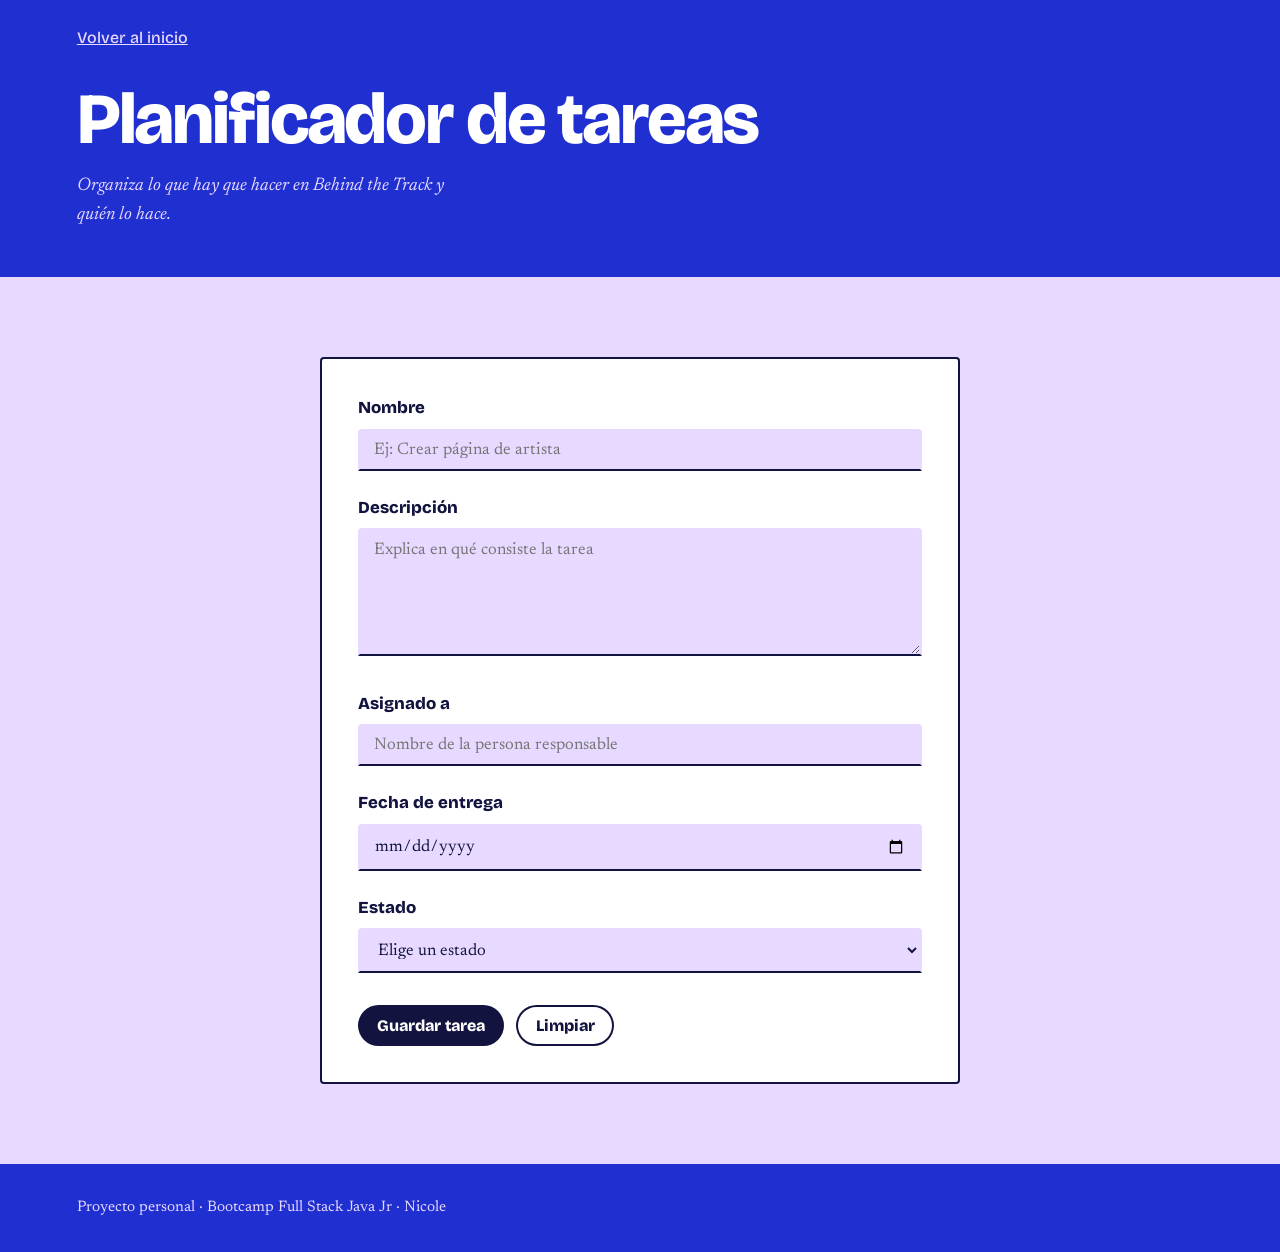
==== planificador.html @ e3830525 "Sprint 1: formulario Planificador de Tareas y styles.css" ====
<!DOCTYPE html>
<html lang="es">
<head>
  <meta charset="UTF-8">
  <meta name="viewport" content="width=device-width, initial-scale=1">
  <title>Planificador de tareas | Behind the Track</title>

  <link rel="preconnect" href="https://fonts.googleapis.com">
  <link rel="preconnect" href="https://fonts.gstatic.com" crossorigin>
  <link href="https://fonts.googleapis.com/css2?family=Bricolage+Grotesque:opsz,wght@12..96,500;12..96,800&family=Newsreader:ital,opsz,wght@0,6..72,400;1,6..72,400&display=swap" rel="stylesheet">

  <link rel="stylesheet" href="css/styles.css">
</head>

<body>
  <header class="encabezado">
    <a class="volver" href="index.html">Volver al inicio</a>
    <h1>Planificador de tareas</h1>
    <p>Organiza lo que hay que hacer en Behind the Track y quién lo hace.</p>
  </header>

  <main>
    <form class="formulario" action="#" method="post">

      <div class="campo">
        <label for="nombre">Nombre</label>
        <input type="text" id="nombre" name="nombre" placeholder="Ej: Crear página de artista" required maxlength="80">
      </div>

      <div class="campo">
        <label for="descripcion">Descripción</label>
        <textarea id="descripcion" name="descripcion" placeholder="Explica en qué consiste la tarea" required></textarea>
      </div>

      <div class="campo">
        <label for="asignadoA">Asignado a</label>
        <input type="text" id="asignadoA" name="asignadoA" placeholder="Nombre de la persona responsable" required>
      </div>

      <div class="campo">
        <label for="fechaEntrega">Fecha de entrega</label>
        <input type="date" id="fechaEntrega" name="fechaEntrega" required>
      </div>

      <div class="campo">
        <label for="estado">Estado</label>
        <select id="estado" name="estado" required>
          <option value="" disabled selected>Elige un estado</option>
          <option value="pendiente">Pendiente</option>
          <option value="en-progreso">En progreso</option>
          <option value="en-revision">En revisión</option>
          <option value="hecho">Hecho</option>
        </select>
      </div>

      <div class="acciones">
        <button type="submit" class="boton boton--oscuro">Guardar tarea</button>
        <button type="reset" class="boton boton--borde">Limpiar</button>
      </div>

    </form>
  </main>

  <footer>
    Proyecto personal · Bootcamp Full Stack Java Jr · Nicole
  </footer>
</body>
</html>
---- css/styles.css ----
/* ==========================================================
   Behind the Track - Hoja de estilos
   ========================================================== */

:root {
  --cobalto: #1f2fd0;
  --tinta: #12143f;
  --lila: #e7d9ff;
  --menta: #7cf0c6;
  --blanco: #ffffff;
  --error: #b3002d;
  --display: "Bricolage Grotesque", "Arial Black", Arial, sans-serif;
  --texto: "Newsreader", Georgia, "Times New Roman", serif;
}

* { box-sizing: border-box; margin: 0; padding: 0; }

body {
  font-family: var(--texto);
  font-size: 1.15rem;
  line-height: 1.6;
  color: var(--tinta);
  background: var(--lila);
}

a { color: inherit; }
a:focus-visible,
input:focus-visible,
textarea:focus-visible,
select:focus-visible,
button:focus-visible {
  outline: 3px solid var(--cobalto);
  outline-offset: 2px;
}

/* ---------- Portada (index) ---------- */
.portada {
  position: relative;
  overflow: hidden;
  min-height: 88vh;
  display: flex;
  flex-direction: column;
  justify-content: flex-end;
  padding: 2rem clamp(1.25rem, 6vw, 5rem) clamp(2rem, 6vw, 4rem);
  background: var(--cobalto);
  color: var(--lila);
}

/* Disco de vinilo hecho solo con CSS */
.disco {
  position: absolute;
  top: -14vmin;
  right: -18vmin;
  width: 72vmin;
  height: 72vmin;
  border-radius: 50%;
  background:
    radial-gradient(circle, var(--menta) 0 9%, var(--tinta) 9.5% 11%, transparent 11.5%),
    repeating-radial-gradient(circle, #0b0c2b 0 2px, #181b5c 2px 4px);
  box-shadow: 0 0 0 1.2vmin rgba(231, 217, 255, 0.12);
}

.portada h1 {
  position: relative;
  font-family: var(--display);
  font-weight: 800;
  font-size: clamp(3.2rem, 13vw, 9.5rem);
  line-height: 0.92;
  letter-spacing: -0.03em;
  color: var(--blanco);
}

.portada p {
  position: relative;
  max-width: 34ch;
  margin-top: 1.5rem;
  font-size: clamp(1.2rem, 2.6vw, 1.6rem);
  font-style: italic;
}

/* ---------- Secciones generales ---------- */
main { padding: clamp(2.5rem, 7vw, 5rem) clamp(1.25rem, 6vw, 5rem); }

section { max-width: 44rem; margin: 0 auto clamp(3rem, 8vw, 5rem); }

h2 {
  font-family: var(--display);
  font-weight: 800;
  font-size: clamp(1.8rem, 5vw, 2.6rem);
  letter-spacing: -0.02em;
  line-height: 1.1;
  margin-bottom: 1rem;
}

section > p { max-width: 62ch; }

/* Lista tipo "tracklist" de un disco */
.tracklist { list-style: none; margin-top: 1.5rem; border-top: 2px solid var(--tinta); }

.tracklist li {
  display: grid;
  grid-template-columns: 2.5rem 1fr;
  gap: 0.5rem;
  padding: 0.9rem 0;
  border-bottom: 1px solid rgba(18, 20, 63, 0.35);
}

.tracklist .num {
  font-family: var(--display);
  font-weight: 500;
  color: var(--cobalto);
}

.tracklist strong { font-family: var(--display); font-weight: 800; }

/* ---------- Estado y botones ---------- */
.estado {
  padding: 1.5rem;
  background: var(--tinta);
  color: var(--lila);
  border-radius: 4px;
}

.estado h2 { color: var(--blanco); font-size: 1.5rem; }

.enlaces { display: flex; flex-wrap: wrap; gap: 0.75rem; margin-top: 1.25rem; }

.boton {
  display: inline-block;
  padding: 0.7rem 1.2rem;
  font-family: var(--display);
  font-weight: 800;
  font-size: 1rem;
  text-decoration: none;
  border: none;
  cursor: pointer;
  background: var(--menta);
  color: var(--tinta);
  border-radius: 999px;
}

.boton:hover { background: var(--blanco); }

.boton--oscuro { background: var(--tinta); color: var(--blanco); }
.boton--oscuro:hover { background: var(--cobalto); color: var(--blanco); }

.boton--borde {
  background: transparent;
  color: var(--tinta);
  box-shadow: inset 0 0 0 2px var(--tinta);
}
.boton--borde:hover { background: var(--tinta); color: var(--blanco); }

footer {
  padding: 2rem clamp(1.25rem, 6vw, 5rem);
  font-size: 0.95rem;
  background: var(--cobalto);
  color: var(--lila);
}

/* ==========================================================
   Planificador de tareas (formulario)
   ========================================================== */

.encabezado {
  padding: 1.5rem clamp(1.25rem, 6vw, 5rem) 3rem;
  background: var(--cobalto);
  color: var(--lila);
}

.encabezado .volver {
  display: inline-block;
  margin-bottom: 2rem;
  font-family: var(--display);
  font-weight: 500;
  font-size: 1rem;
}

.encabezado h1 {
  font-family: var(--display);
  font-weight: 800;
  font-size: clamp(2.2rem, 8vw, 4.5rem);
  line-height: 1;
  letter-spacing: -0.03em;
  color: var(--blanco);
}

.encabezado p { max-width: 40ch; margin-top: 1rem; font-style: italic; }

.formulario {
  max-width: 40rem;
  margin: 0 auto;
  padding: clamp(1.25rem, 4vw, 2.25rem);
  background: var(--blanco);
  border: 2px solid var(--tinta);
  border-radius: 4px;
}

.campo { margin-bottom: 1.5rem; }

.campo label {
  display: block;
  margin-bottom: 0.4rem;
  font-family: var(--display);
  font-weight: 800;
  font-size: 1.05rem;
}

.campo .ayuda {
  display: block;
  margin-bottom: 0.4rem;
  font-size: 0.95rem;
  opacity: 0.75;
}

.campo input,
.campo textarea,
.campo select {
  width: 100%;
  padding: 0.7rem 0.85rem;
  font-family: var(--texto);
  font-size: 1.05rem;
  color: var(--tinta);
  background: var(--lila);
  border: 2px solid transparent;
  border-bottom-color: var(--tinta);
  border-radius: 4px 4px 0 0;
}

.campo textarea { min-height: 8rem; resize: vertical; }

.campo input:focus,
.campo textarea:focus,
.campo select:focus {
  background: var(--blanco);
  border-color: var(--cobalto);
}

/* Muestra el borde de error solo cuando el campo ya fue tocado */
.campo input:user-invalid,
.campo textarea:user-invalid,
.campo select:user-invalid {
  border-color: var(--error);
}

.acciones { display: flex; flex-wrap: wrap; gap: 0.75rem; margin-top: 2rem; }

@media (max-width: 480px) {
  .acciones .boton { width: 100%; text-align: center; }
}
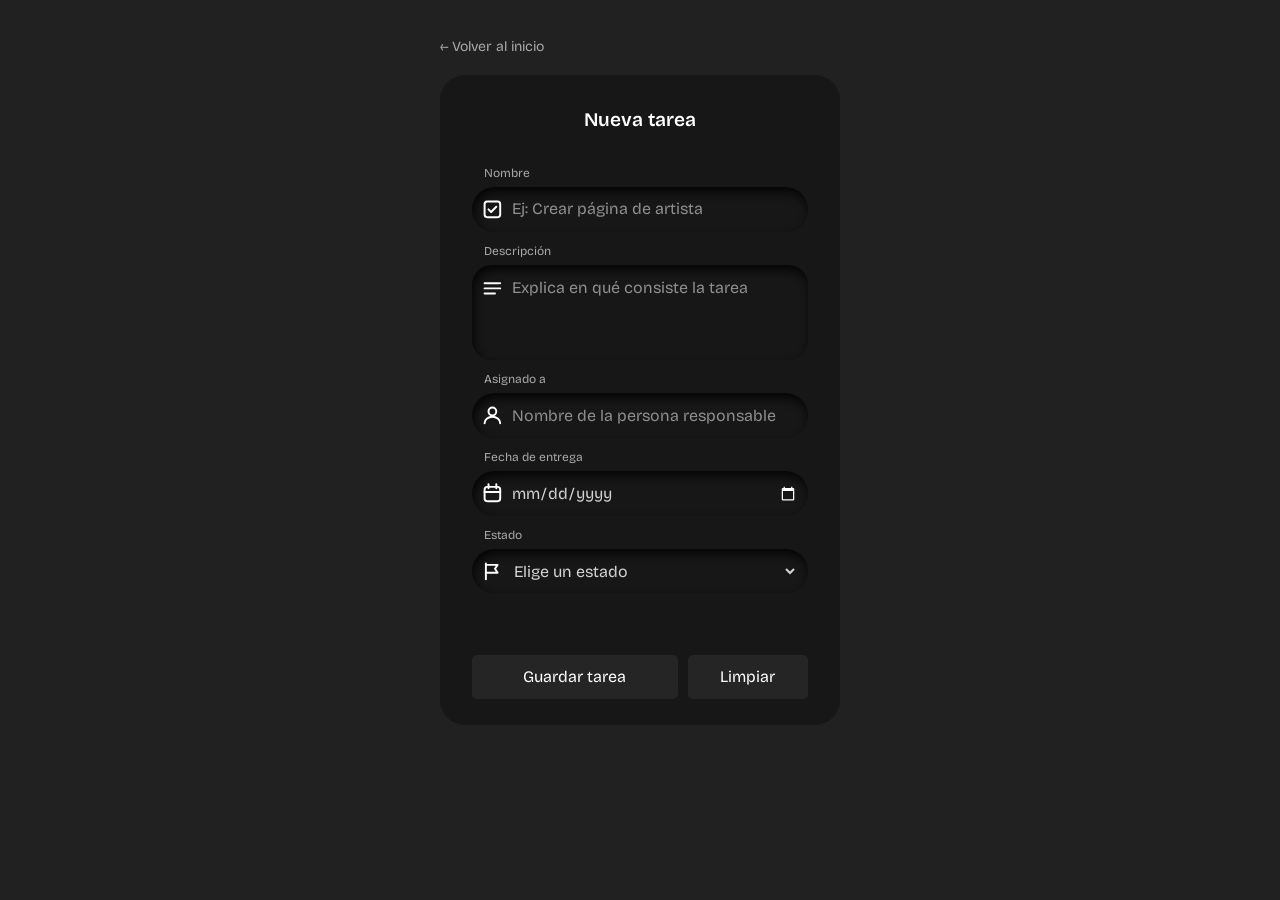
==== commit b8cf4929: "Nuevo planificador de tareas con hámster" ====
--- a/planificador.html
+++ b/planificador.html
@@ -4,65 +4,113 @@
   <meta charset="UTF-8">
   <meta name="viewport" content="width=device-width, initial-scale=1">
   <title>Planificador de tareas | Behind the Track</title>
-
   <link rel="preconnect" href="https://fonts.googleapis.com">
   <link rel="preconnect" href="https://fonts.gstatic.com" crossorigin>
-  <link href="https://fonts.googleapis.com/css2?family=Bricolage+Grotesque:opsz,wght@12..96,500;12..96,800&family=Newsreader:ital,opsz,wght@0,6..72,400;1,6..72,400&display=swap" rel="stylesheet">
+  <link rel="stylesheet" href="https://fonts.googleapis.com/css2?family=Bricolage+Grotesque:opsz,wght@12..96,400;12..96,600&display=swap">
+  <link rel="stylesheet" href="css/planificador.css">
+</head>
+<body>
+  <main class="stage">
 
-  <link rel="stylesheet" href="css/styles.css">
-</head>
+    <a class="volver" href="index.html">← Volver al inicio</a>
 
-<body>
-  <header class="encabezado">
-    <a class="volver" href="index.html">Volver al inicio</a>
-    <h1>Planificador de tareas</h1>
-    <p>Organiza lo que hay que hacer en Behind the Track y quién lo hace.</p>
-  </header>
+    <!-- Estado 1: formulario (estilo de Uiverse.io por Praashoo7) -->
+    <form class="card form" id="tarea" novalidate>
+      <p class="heading">Nueva tarea</p>
 
-  <main>
-    <form class="formulario" action="#" method="post">
-
-      <div class="campo">
+      <div class="group">
         <label for="nombre">Nombre</label>
-        <input type="text" id="nombre" name="nombre" placeholder="Ej: Crear página de artista" required maxlength="80">
+        <div class="field">
+          <svg class="input-icon" aria-hidden="true" xmlns="http://www.w3.org/2000/svg" width="16" height="16" fill="none" stroke="currentColor" stroke-width="1.5" stroke-linecap="round" stroke-linejoin="round" viewBox="0 0 16 16"><rect x="2" y="2" width="12" height="12" rx="2"></rect><path d="M5 8l2 2 4-4"></path></svg>
+          <input id="nombre" name="nombre" class="input-field" type="text" placeholder="Ej: Crear página de artista" autocomplete="off" required>
+        </div>
       </div>
 
-      <div class="campo">
+      <div class="group">
         <label for="descripcion">Descripción</label>
-        <textarea id="descripcion" name="descripcion" placeholder="Explica en qué consiste la tarea" required></textarea>
+        <div class="field area">
+          <svg class="input-icon" aria-hidden="true" xmlns="http://www.w3.org/2000/svg" width="16" height="16" fill="none" stroke="currentColor" stroke-width="1.5" stroke-linecap="round" viewBox="0 0 16 16"><path d="M2 4h12M2 8h12M2 12h8"></path></svg>
+          <textarea id="descripcion" name="descripcion" class="input-field" rows="3" placeholder="Explica en qué consiste la tarea" required></textarea>
+        </div>
       </div>
 
-      <div class="campo">
+      <div class="group">
         <label for="asignadoA">Asignado a</label>
-        <input type="text" id="asignadoA" name="asignadoA" placeholder="Nombre de la persona responsable" required>
+        <div class="field">
+          <svg class="input-icon" aria-hidden="true" xmlns="http://www.w3.org/2000/svg" width="16" height="16" fill="none" stroke="currentColor" stroke-width="1.5" stroke-linecap="round" viewBox="0 0 16 16"><circle cx="8" cy="5" r="3"></circle><path d="M2 14c0-3 3-5 6-5s6 2 6 5"></path></svg>
+          <input id="asignadoA" name="asignadoA" class="input-field" type="text" placeholder="Nombre de la persona responsable" autocomplete="off" required>
+        </div>
       </div>
 
-      <div class="campo">
+      <div class="group">
         <label for="fechaEntrega">Fecha de entrega</label>
-        <input type="date" id="fechaEntrega" name="fechaEntrega" required>
+        <div class="field">
+          <svg class="input-icon" aria-hidden="true" xmlns="http://www.w3.org/2000/svg" width="16" height="16" fill="none" stroke="currentColor" stroke-width="1.5" stroke-linecap="round" viewBox="0 0 16 16"><rect x="2" y="3" width="12" height="11" rx="2"></rect><path d="M2 7h12M5 1v3M11 1v3"></path></svg>
+          <input id="fechaEntrega" name="fechaEntrega" class="input-field" type="date" required>
+        </div>
       </div>
 
-      <div class="campo">
+      <div class="group">
         <label for="estado">Estado</label>
-        <select id="estado" name="estado" required>
-          <option value="" disabled selected>Elige un estado</option>
-          <option value="pendiente">Pendiente</option>
-          <option value="en-progreso">En progreso</option>
-          <option value="en-revision">En revisión</option>
-          <option value="hecho">Hecho</option>
-        </select>
+        <div class="field">
+          <svg class="input-icon" aria-hidden="true" xmlns="http://www.w3.org/2000/svg" width="16" height="16" fill="none" stroke="currentColor" stroke-width="1.5" stroke-linecap="round" stroke-linejoin="round" viewBox="0 0 16 16"><path d="M3 14V2M3 3h9l-2 3 2 3H3"></path></svg>
+          <select id="estado" name="estado" class="input-field" required>
+            <option value="" disabled selected>Elige un estado</option>
+            <option>Pendiente</option>
+            <option>En progreso</option>
+            <option>En revisión</option>
+            <option>Hecho</option>
+          </select>
+        </div>
       </div>
 
-      <div class="acciones">
-        <button type="submit" class="boton boton--oscuro">Guardar tarea</button>
-        <button type="reset" class="boton boton--borde">Limpiar</button>
+      <p class="status" id="status" role="status" aria-live="polite"></p>
+
+      <div class="btn">
+        <button class="button1" type="submit">Guardar tarea</button>
+        <button class="button2" type="reset">Limpiar</button>
       </div>
+    </form>
 
-    </form>
+    <!-- Estado 2: guardando (hámster de Uiverse.io por Nawsome) -->
+    <section class="card panel" id="saving" hidden>
+      <div aria-label="Hámster naranja y beige corriendo en una rueda de metal" role="img" class="wheel-and-hamster">
+        <div class="wheel"></div>
+        <div class="hamster">
+          <div class="hamster__body">
+            <div class="hamster__head">
+              <div class="hamster__ear"></div>
+              <div class="hamster__eye"></div>
+              <div class="hamster__nose"></div>
+            </div>
+            <div class="hamster__limb hamster__limb--fr"></div>
+            <div class="hamster__limb hamster__limb--fl"></div>
+            <div class="hamster__limb hamster__limb--br"></div>
+            <div class="hamster__limb hamster__limb--bl"></div>
+            <div class="hamster__tail"></div>
+          </div>
+        </div>
+        <div class="spoke"></div>
+      </div>
+      <h2 id="savingTitle" tabindex="-1">Guardando tu tarea…</h2>
+    </section>
+
+    <!-- Estado 3: tarea guardada -->
+    <section class="card panel" id="saved" hidden>
+      <svg class="check" aria-hidden="true" xmlns="http://www.w3.org/2000/svg" width="44" height="44" fill="none" stroke="currentColor" stroke-width="1.6" stroke-linecap="round" stroke-linejoin="round" viewBox="0 0 24 24"><circle cx="12" cy="12" r="10"></circle><path d="M7.5 12.5l3 3 6-6.5"></path></svg>
+      <h2 id="savedTitle" tabindex="-1">Tarea guardada</h2>
+      <dl class="summary">
+        <dt>Nombre</dt><dd id="rNombre"></dd>
+        <dt>Descripción</dt><dd id="rDescripcion"></dd>
+        <dt>Asignado a</dt><dd id="rAsignado"></dd>
+        <dt>Entrega</dt><dd id="rFecha"></dd>
+        <dt>Estado</dt><dd id="rEstado"></dd>
+      </dl>
+      <button class="button1" type="button" id="otra">Agregar otra tarea</button>
+    </section>
+
   </main>
 
-  <footer>
-    Proyecto personal · Bootcamp Full Stack Java Jr · Nicole
-  </footer>
+  <script src="js/planificador.js"></script>
 </body>
 </html>
--- a/css/planificador.css
+++ b/css/planificador.css
@@ -0,0 +1,389 @@
+/* Planificador de Tareas
+   Una sola tarjeta oscura centrada que cambia entre tres estados:
+   formulario, hámster guardando y tarea guardada. */
+
+:root {
+  --bg: #212121;
+  --card: #171717;
+  --field: #171717;
+  --btn: #252525;
+  --ink: #ffffff;
+  --text: #d3d3d3;
+  --muted: #a8a8a8;
+  --ring: #c9c9c9;
+  --danger: #e5484d;
+  --ok: #7ddf9a;
+  --font: "Bricolage Grotesque", "Segoe UI", system-ui, sans-serif;
+  color-scheme: dark;
+}
+
+* { box-sizing: border-box; }
+
+body {
+  margin: 0;
+  min-height: 100vh;
+  background: var(--bg);
+  color: var(--text);
+  font-family: var(--font);
+  font-size: 16px;
+  line-height: 1.5;
+  padding-inline: 16px;
+  padding-block: 32px;
+  display: flex;
+  justify-content: center;
+  align-items: flex-start;
+}
+
+.stage { width: 100%; max-width: 400px; }
+
+.volver {
+  display: inline-block;
+  margin-bottom: 14px;
+  padding: 4px 0;
+  color: var(--muted);
+  font-size: 0.875rem;
+  text-decoration: none;
+}
+.volver:hover { color: var(--ink); text-decoration: underline; }
+.volver:focus-visible { outline: 2px solid var(--ring); outline-offset: 2px; }
+
+/* ---------- Tarjeta y formulario ---------- */
+/* From Uiverse.io by Praashoo7 (adaptado) */
+.card {
+  display: flex;
+  flex-direction: column;
+  gap: 10px;
+  padding-left: 2em;
+  padding-right: 2em;
+  padding-bottom: 1.6em;
+  background-color: var(--card);
+  border-radius: 25px;
+  transition: .4s ease-in-out;
+}
+.card[hidden] { display: none; }
+.form:hover { transform: scale(1.02); }
+
+.heading {
+  text-align: center;
+  margin: 1.6em 0 1em;
+  color: var(--ink);
+  font-size: 1.2em;
+  font-weight: 600;
+}
+
+.group { display: flex; flex-direction: column; gap: 5px; }
+.group label { font-size: 0.75rem; color: var(--muted); padding-left: 1em; }
+
+.field {
+  display: flex;
+  align-items: center;
+  justify-content: center;
+  gap: 0.5em;
+  border-radius: 25px;
+  padding: 0.6em;
+  border: none;
+  outline: none;
+  color: white;
+  background-color: var(--field);
+  box-shadow: inset 2px 5px 10px rgb(5, 5, 5);
+  min-height: 44px;
+}
+.field:focus-within { outline: 2px solid var(--ring); outline-offset: 2px; }
+.field.area { align-items: flex-start; border-radius: 20px; }
+.field.area .input-icon { margin-top: 0.2em; }
+
+.input-icon {
+  height: 1.3em;
+  width: 1.3em;
+  flex: none;
+  color: white;
+}
+
+.input-field {
+  background: none;
+  border: none;
+  outline: none;
+  width: 100%;
+  min-width: 0;
+  font: inherit;
+  color: var(--text);
+}
+.input-field::placeholder { color: #8f8f8f; opacity: 1; }
+textarea.input-field { resize: none; }
+select.input-field option { background: #171717; color: #d3d3d3; }
+
+.btn { display: flex; gap: 10px; margin-top: 1.4em; }
+
+.button1, .button2, .button3 {
+  font: inherit;
+  padding: 0.5em 1.1em;
+  min-height: 44px;
+  border-radius: 5px;
+  border: none;
+  outline: none;
+  cursor: pointer;
+  transition: .4s ease-in-out;
+  background-color: var(--btn);
+  color: white;
+}
+.button1 { flex: 2; }
+.button2 { flex: 1; }
+.button1:hover, .button2:hover { background-color: black; color: white; }
+.button3 { margin-top: 0.5em; }
+.button3:hover { background-color: var(--danger); }
+.button1:focus-visible, .button2:focus-visible, .button3:focus-visible {
+  outline: 2px solid white;
+  outline-offset: 2px;
+}
+
+.status {
+  margin: 0;
+  min-height: 1.4em;
+  font-size: 0.875rem;
+  color: #ff8a8e;
+  text-align: center;
+}
+
+/* ---------- Estados: guardando y guardada ---------- */
+.panel {
+  align-items: center;
+  text-align: center;
+  padding-top: 2em;
+  padding-bottom: 2em;
+  gap: 14px;
+}
+.panel h2 { margin: 0; font-size: 1.2em; font-weight: 600; color: var(--ink); }
+.panel h2:focus { outline: none; }
+.check { color: var(--ok); }
+
+.summary {
+  width: 100%;
+  margin: 0.4em 0 0.6em;
+  display: grid;
+  grid-template-columns: auto minmax(0, 1fr);
+  gap: 8px 14px;
+  text-align: left;
+  font-size: 0.9375rem;
+}
+.summary dt { color: var(--muted); }
+.summary dd { margin: 0; color: var(--ink); overflow-wrap: anywhere; }
+
+/* ---------- Hámster ---------- */
+/* From Uiverse.io by Nawsome */
+.wheel-and-hamster {
+  --dur: 1s;
+  position: relative;
+  width: 12em;
+  height: 12em;
+  font-size: 14px;
+}
+
+.wheel,
+.hamster,
+.hamster div,
+.spoke {
+  position: absolute;
+}
+
+.wheel,
+.spoke {
+  border-radius: 50%;
+  top: 0;
+  left: 0;
+  width: 100%;
+  height: 100%;
+}
+
+.wheel {
+  background: radial-gradient(100% 100% at center,hsla(0,0%,60%,0) 47.8%,hsl(0,0%,60%) 48%);
+  z-index: 2;
+}
+
+.hamster {
+  animation: hamster var(--dur) ease-in-out infinite;
+  top: 50%;
+  left: calc(50% - 3.5em);
+  width: 7em;
+  height: 3.75em;
+  transform: rotate(4deg) translate(-0.8em,1.85em);
+  transform-origin: 50% 0;
+  z-index: 1;
+}
+
+.hamster__head {
+  animation: hamsterHead var(--dur) ease-in-out infinite;
+  background: hsl(30,90%,55%);
+  border-radius: 70% 30% 0 100% / 40% 25% 25% 60%;
+  box-shadow: 0 -0.25em 0 hsl(30,90%,80%) inset,
+    0.75em -1.55em 0 hsl(30,90%,90%) inset;
+  top: 0;
+  left: -2em;
+  width: 2.75em;
+  height: 2.5em;
+  transform-origin: 100% 50%;
+}
+
+.hamster__ear {
+  animation: hamsterEar var(--dur) ease-in-out infinite;
+  background: hsl(0,90%,85%);
+  border-radius: 50%;
+  box-shadow: -0.25em 0 hsl(30,90%,55%) inset;
+  top: -0.25em;
+  right: -0.25em;
+  width: 0.75em;
+  height: 0.75em;
+  transform-origin: 50% 75%;
+}
+
+.hamster__eye {
+  animation: hamsterEye var(--dur) linear infinite;
+  background-color: hsl(0,0%,0%);
+  border-radius: 50%;
+  top: 0.375em;
+  left: 1.25em;
+  width: 0.5em;
+  height: 0.5em;
+}
+
+.hamster__nose {
+  background: hsl(0,90%,75%);
+  border-radius: 35% 65% 85% 15% / 70% 50% 50% 30%;
+  top: 0.75em;
+  left: 0;
+  width: 0.2em;
+  height: 0.25em;
+}
+
+.hamster__body {
+  animation: hamsterBody var(--dur) ease-in-out infinite;
+  background: hsl(30,90%,90%);
+  border-radius: 50% 30% 50% 30% / 15% 60% 40% 40%;
+  box-shadow: 0.1em 0.75em 0 hsl(30,90%,55%) inset,
+    0.15em -0.5em 0 hsl(30,90%,80%) inset;
+  top: 0.25em;
+  left: 2em;
+  width: 4.5em;
+  height: 3em;
+  transform-origin: 17% 50%;
+  transform-style: preserve-3d;
+}
+
+.hamster__limb--fr,
+.hamster__limb--fl {
+  clip-path: polygon(0 0,100% 0,70% 80%,60% 100%,0% 100%,40% 80%);
+  top: 2em;
+  left: 0.5em;
+  width: 1em;
+  height: 1.5em;
+  transform-origin: 50% 0;
+}
+
+.hamster__limb--fr {
+  animation: hamsterFRLimb var(--dur) linear infinite;
+  background: linear-gradient(hsl(30,90%,80%) 80%,hsl(0,90%,75%) 80%);
+  transform: rotate(15deg) translateZ(-1px);
+}
+
+.hamster__limb--fl {
+  animation: hamsterFLLimb var(--dur) linear infinite;
+  background: linear-gradient(hsl(30,90%,90%) 80%,hsl(0,90%,85%) 80%);
+  transform: rotate(15deg);
+}
+
+.hamster__limb--br,
+.hamster__limb--bl {
+  border-radius: 0.75em 0.75em 0 0;
+  clip-path: polygon(0 0,100% 0,100% 30%,70% 90%,70% 100%,30% 100%,40% 90%,0% 30%);
+  top: 1em;
+  left: 2.8em;
+  width: 1.5em;
+  height: 2.5em;
+  transform-origin: 50% 30%;
+}
+
+.hamster__limb--br {
+  animation: hamsterBRLimb var(--dur) linear infinite;
+  background: linear-gradient(hsl(30,90%,80%) 90%,hsl(0,90%,75%) 90%);
+  transform: rotate(-25deg) translateZ(-1px);
+}
+
+.hamster__limb--bl {
+  animation: hamsterBLLimb var(--dur) linear infinite;
+  background: linear-gradient(hsl(30,90%,90%) 90%,hsl(0,90%,85%) 90%);
+  transform: rotate(-25deg);
+}
+
+.hamster__tail {
+  animation: hamsterTail var(--dur) linear infinite;
+  background: hsl(0,90%,85%);
+  border-radius: 0.25em 50% 50% 0.25em;
+  box-shadow: 0 -0.2em 0 hsl(0,90%,75%) inset;
+  top: 1.5em;
+  right: -0.5em;
+  width: 1em;
+  height: 0.5em;
+  transform: rotate(30deg) translateZ(-1px);
+  transform-origin: 0.25em 0.25em;
+}
+
+.spoke {
+  animation: spoke var(--dur) linear infinite;
+  background: radial-gradient(100% 100% at center,hsl(0,0%,60%) 4.8%,hsla(0,0%,60%,0) 5%),
+    linear-gradient(hsla(0,0%,55%,0) 46.9%,hsl(0,0%,65%) 47% 52.9%,hsla(0,0%,65%,0) 53%) 50% 50% / 99% 99% no-repeat;
+}
+
+@keyframes hamster {
+  from, to { transform: rotate(4deg) translate(-0.8em,1.85em); }
+  50% { transform: rotate(0) translate(-0.8em,1.85em); }
+}
+@keyframes hamsterHead {
+  from, 25%, 50%, 75%, to { transform: rotate(0); }
+  12.5%, 37.5%, 62.5%, 87.5% { transform: rotate(8deg); }
+}
+@keyframes hamsterEye {
+  from, 90%, to { transform: scaleY(1); }
+  95% { transform: scaleY(0); }
+}
+@keyframes hamsterEar {
+  from, 25%, 50%, 75%, to { transform: rotate(0); }
+  12.5%, 37.5%, 62.5%, 87.5% { transform: rotate(12deg); }
+}
+@keyframes hamsterBody {
+  from, 25%, 50%, 75%, to { transform: rotate(0); }
+  12.5%, 37.5%, 62.5%, 87.5% { transform: rotate(-2deg); }
+}
+@keyframes hamsterFRLimb {
+  from, 25%, 50%, 75%, to { transform: rotate(50deg) translateZ(-1px); }
+  12.5%, 37.5%, 62.5%, 87.5% { transform: rotate(-30deg) translateZ(-1px); }
+}
+@keyframes hamsterFLLimb {
+  from, 25%, 50%, 75%, to { transform: rotate(-30deg); }
+  12.5%, 37.5%, 62.5%, 87.5% { transform: rotate(50deg); }
+}
+@keyframes hamsterBRLimb {
+  from, 25%, 50%, 75%, to { transform: rotate(-60deg) translateZ(-1px); }
+  12.5%, 37.5%, 62.5%, 87.5% { transform: rotate(20deg) translateZ(-1px); }
+}
+@keyframes hamsterBLLimb {
+  from, 25%, 50%, 75%, to { transform: rotate(20deg); }
+  12.5%, 37.5%, 62.5%, 87.5% { transform: rotate(-60deg); }
+}
+@keyframes hamsterTail {
+  from, 25%, 50%, 75%, to { transform: rotate(30deg) translateZ(-1px); }
+  12.5%, 37.5%, 62.5%, 87.5% { transform: rotate(10deg) translateZ(-1px); }
+}
+@keyframes spoke {
+  from { transform: rotate(0); }
+  to { transform: rotate(-1turn); }
+}
+
+/* ---------- Ajustes ---------- */
+@media (prefers-reduced-motion: reduce) {
+  .card { transition: none; }
+  .form:hover { transform: none; }
+  .wheel-and-hamster, .wheel-and-hamster * { animation: none !important; }
+}
+
+@media (max-width: 420px) {
+  .card { padding-left: 1.4em; padding-right: 1.4em; }
+}
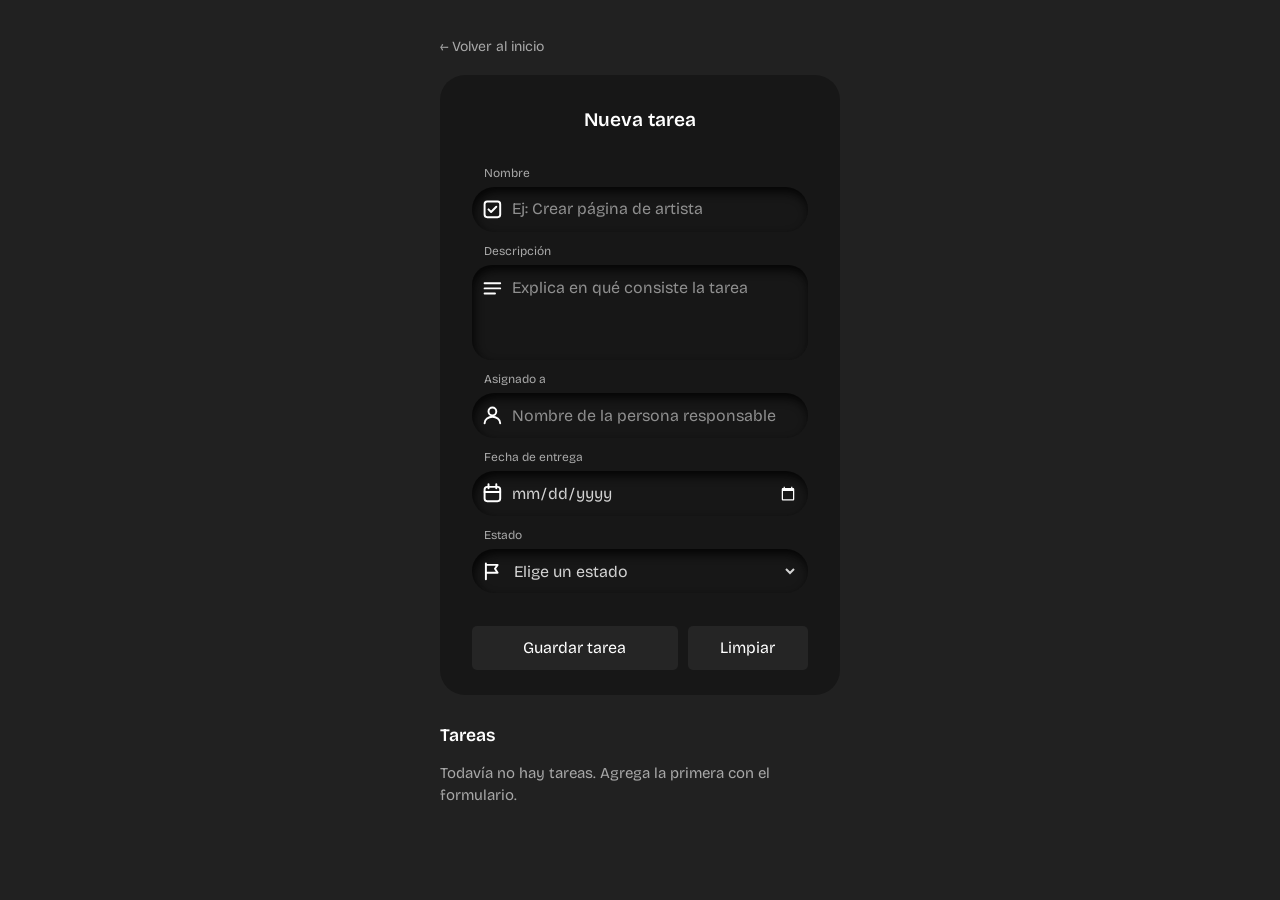
==== commit 52f85b20: "feat: agregar lógica del planificador (Sprint 2)" ====
--- a/planificador.html
+++ b/planificador.html
@@ -12,59 +12,64 @@
 <body>
   <main class="stage">
 
-    <a class="volver" href="index.html">← Volver al inicio</a>
+    <header>
+      <a class="volver" href="index.html">← Volver al inicio</a>
+    </header>
 
-    <!-- Estado 1: formulario (estilo de Uiverse.io por Praashoo7) -->
+    <!-- Formulario (estilo de Uiverse.io por Praashoo7) -->
     <form class="card form" id="tarea" novalidate>
-      <p class="heading">Nueva tarea</p>
+      <h1 class="heading">Nueva tarea</h1>
 
       <div class="group">
         <label for="nombre">Nombre</label>
         <div class="field">
           <svg class="input-icon" aria-hidden="true" xmlns="http://www.w3.org/2000/svg" width="16" height="16" fill="none" stroke="currentColor" stroke-width="1.5" stroke-linecap="round" stroke-linejoin="round" viewBox="0 0 16 16"><rect x="2" y="2" width="12" height="12" rx="2"></rect><path d="M5 8l2 2 4-4"></path></svg>
-          <input id="nombre" name="nombre" class="input-field" type="text" placeholder="Ej: Crear página de artista" autocomplete="off" required>
+          <input id="nombre" name="nombre" class="input-field" type="text" placeholder="Ej: Crear página de artista" autocomplete="off" aria-describedby="nombre-error" required>
         </div>
+        <p class="field-error" id="nombre-error"></p>
       </div>
 
       <div class="group">
         <label for="descripcion">Descripción</label>
         <div class="field area">
           <svg class="input-icon" aria-hidden="true" xmlns="http://www.w3.org/2000/svg" width="16" height="16" fill="none" stroke="currentColor" stroke-width="1.5" stroke-linecap="round" viewBox="0 0 16 16"><path d="M2 4h12M2 8h12M2 12h8"></path></svg>
-          <textarea id="descripcion" name="descripcion" class="input-field" rows="3" placeholder="Explica en qué consiste la tarea" required></textarea>
+          <textarea id="descripcion" name="descripcion" class="input-field" rows="3" placeholder="Explica en qué consiste la tarea" aria-describedby="descripcion-error" required></textarea>
         </div>
+        <p class="field-error" id="descripcion-error"></p>
       </div>
 
       <div class="group">
         <label for="asignadoA">Asignado a</label>
         <div class="field">
           <svg class="input-icon" aria-hidden="true" xmlns="http://www.w3.org/2000/svg" width="16" height="16" fill="none" stroke="currentColor" stroke-width="1.5" stroke-linecap="round" viewBox="0 0 16 16"><circle cx="8" cy="5" r="3"></circle><path d="M2 14c0-3 3-5 6-5s6 2 6 5"></path></svg>
-          <input id="asignadoA" name="asignadoA" class="input-field" type="text" placeholder="Nombre de la persona responsable" autocomplete="off" required>
+          <input id="asignadoA" name="asignadoA" class="input-field" type="text" placeholder="Nombre de la persona responsable" autocomplete="off" aria-describedby="asignadoA-error" required>
         </div>
+        <p class="field-error" id="asignadoA-error"></p>
       </div>
 
       <div class="group">
         <label for="fechaEntrega">Fecha de entrega</label>
         <div class="field">
           <svg class="input-icon" aria-hidden="true" xmlns="http://www.w3.org/2000/svg" width="16" height="16" fill="none" stroke="currentColor" stroke-width="1.5" stroke-linecap="round" viewBox="0 0 16 16"><rect x="2" y="3" width="12" height="11" rx="2"></rect><path d="M2 7h12M5 1v3M11 1v3"></path></svg>
-          <input id="fechaEntrega" name="fechaEntrega" class="input-field" type="date" required>
+          <input id="fechaEntrega" name="fechaEntrega" class="input-field" type="date" aria-describedby="fechaEntrega-error" required>
         </div>
+        <p class="field-error" id="fechaEntrega-error"></p>
       </div>
 
       <div class="group">
         <label for="estado">Estado</label>
         <div class="field">
           <svg class="input-icon" aria-hidden="true" xmlns="http://www.w3.org/2000/svg" width="16" height="16" fill="none" stroke="currentColor" stroke-width="1.5" stroke-linecap="round" stroke-linejoin="round" viewBox="0 0 16 16"><path d="M3 14V2M3 3h9l-2 3 2 3H3"></path></svg>
-          <select id="estado" name="estado" class="input-field" required>
+          <select id="estado" name="estado" class="input-field" aria-describedby="estado-error" required>
             <option value="" disabled selected>Elige un estado</option>
-            <option>Pendiente</option>
-            <option>En progreso</option>
-            <option>En revisión</option>
-            <option>Hecho</option>
+            <option value="POR HACER">Por hacer</option>
+            <option value="EN PROCESO">En proceso</option>
+            <option value="REVISIÓN">Revisión</option>
+            <option value="HECHO">Hecho</option>
           </select>
         </div>
+        <p class="field-error" id="estado-error"></p>
       </div>
-
-      <p class="status" id="status" role="status" aria-live="polite"></p>
 
       <div class="btn">
         <button class="button1" type="submit">Guardar tarea</button>
@@ -72,7 +77,7 @@
       </div>
     </form>
 
-    <!-- Estado 2: guardando (hámster de Uiverse.io por Nawsome) -->
+    <!-- El hámster (de Uiverse.io por Nawsome) sale un momento después de guardar -->
     <section class="card panel" id="saving" hidden>
       <div aria-label="Hámster naranja y beige corriendo en una rueda de metal" role="img" class="wheel-and-hamster">
         <div class="wheel"></div>
@@ -92,21 +97,14 @@
         </div>
         <div class="spoke"></div>
       </div>
-      <h2 id="savingTitle" tabindex="-1">Guardando tu tarea…</h2>
+      <h2 id="saving-title" tabindex="-1">Guardando tu tarea…</h2>
     </section>
 
-    <!-- Estado 3: tarea guardada -->
-    <section class="card panel" id="saved" hidden>
-      <svg class="check" aria-hidden="true" xmlns="http://www.w3.org/2000/svg" width="44" height="44" fill="none" stroke="currentColor" stroke-width="1.6" stroke-linecap="round" stroke-linejoin="round" viewBox="0 0 24 24"><circle cx="12" cy="12" r="10"></circle><path d="M7.5 12.5l3 3 6-6.5"></path></svg>
-      <h2 id="savedTitle" tabindex="-1">Tarea guardada</h2>
-      <dl class="summary">
-        <dt>Nombre</dt><dd id="rNombre"></dd>
-        <dt>Descripción</dt><dd id="rDescripcion"></dd>
-        <dt>Asignado a</dt><dd id="rAsignado"></dd>
-        <dt>Entrega</dt><dd id="rFecha"></dd>
-        <dt>Estado</dt><dd id="rEstado"></dd>
-      </dl>
-      <button class="button1" type="button" id="otra">Agregar otra tarea</button>
+    <!-- Aquí se muestran las tarjetas de las tareas -->
+    <section class="task-section" aria-labelledby="task-section-title">
+      <h2 class="task-section-title" id="task-section-title">Tareas</h2>
+      <p class="task-empty" id="task-empty">Todavía no hay tareas. Agrega la primera con el formulario.</p>
+      <div class="task-list" id="task-list"></div>
     </section>
 
   </main>
--- a/css/planificador.css
+++ b/css/planificador.css
@@ -1,6 +1,6 @@
 /* Planificador de Tareas
-   Una sola tarjeta oscura centrada que cambia entre tres estados:
-   formulario, hámster guardando y tarea guardada. */
+   Una columna centrada: el formulario (que se cambia por el hámster
+   un momento al guardar) y debajo la lista de tarjetas de tareas. */
 
 :root {
   --bg: #212121;
@@ -136,15 +136,17 @@
   outline-offset: 2px;
 }
 
-.status {
+/* mensaje de error que sale debajo de cada campo */
+.field-error {
   margin: 0;
-  min-height: 1.4em;
-  font-size: 0.875rem;
+  padding-left: 1em;
+  font-size: 0.8125rem;
   color: #ff8a8e;
-  text-align: center;
-}
-
-/* ---------- Estados: guardando y guardada ---------- */
+}
+.field-error:empty { display: none; }
+.has-error .field { box-shadow: inset 2px 5px 10px rgb(5, 5, 5), 0 0 0 1px #ff8a8e; }
+
+/* ---------- Estado: guardando (hámster) ---------- */
 .panel {
   align-items: center;
   text-align: center;
@@ -154,19 +156,41 @@
 }
 .panel h2 { margin: 0; font-size: 1.2em; font-weight: 600; color: var(--ink); }
 .panel h2:focus { outline: none; }
-.check { color: var(--ok); }
-
-.summary {
-  width: 100%;
-  margin: 0.4em 0 0.6em;
-  display: grid;
-  grid-template-columns: auto minmax(0, 1fr);
-  gap: 8px 14px;
-  text-align: left;
-  font-size: 0.9375rem;
-}
-.summary dt { color: var(--muted); }
-.summary dd { margin: 0; color: var(--ink); overflow-wrap: anywhere; }
+
+/* ---------- Lista de tareas ---------- */
+.task-section {
+  margin-top: 28px;
+  display: flex;
+  flex-direction: column;
+  gap: 12px;
+}
+.task-section-title { margin: 0; color: var(--ink); font-size: 1.1em; font-weight: 600; }
+.task-empty { margin: 0; color: var(--muted); font-size: 0.9375rem; }
+.task-empty[hidden] { display: none; }
+.task-list { display: flex; flex-direction: column; gap: 12px; }
+
+.task-card {
+  display: flex;
+  flex-direction: column;
+  gap: 6px;
+  padding: 1.1em 1.4em;
+  background-color: var(--card);
+  border-radius: 20px;
+}
+.task-card-name { margin: 0; color: var(--ink); font-size: 1.05em; font-weight: 600; overflow-wrap: anywhere; }
+.task-card-text { margin: 0; color: var(--text); font-size: 0.9375rem; overflow-wrap: anywhere; }
+.task-card-meta { margin: 0; color: var(--muted); font-size: 0.875rem; overflow-wrap: anywhere; }
+.task-card-status {
+  align-self: flex-start;
+  padding: 2px 12px;
+  border-radius: 999px;
+  background-color: var(--btn);
+  color: var(--ink);
+  font-size: 0.75rem;
+  font-weight: 600;
+  letter-spacing: 0.04em;
+}
+.task-card .button3 { align-self: flex-start; }
 
 /* ---------- Hámster ---------- */
 /* From Uiverse.io by Nawsome */
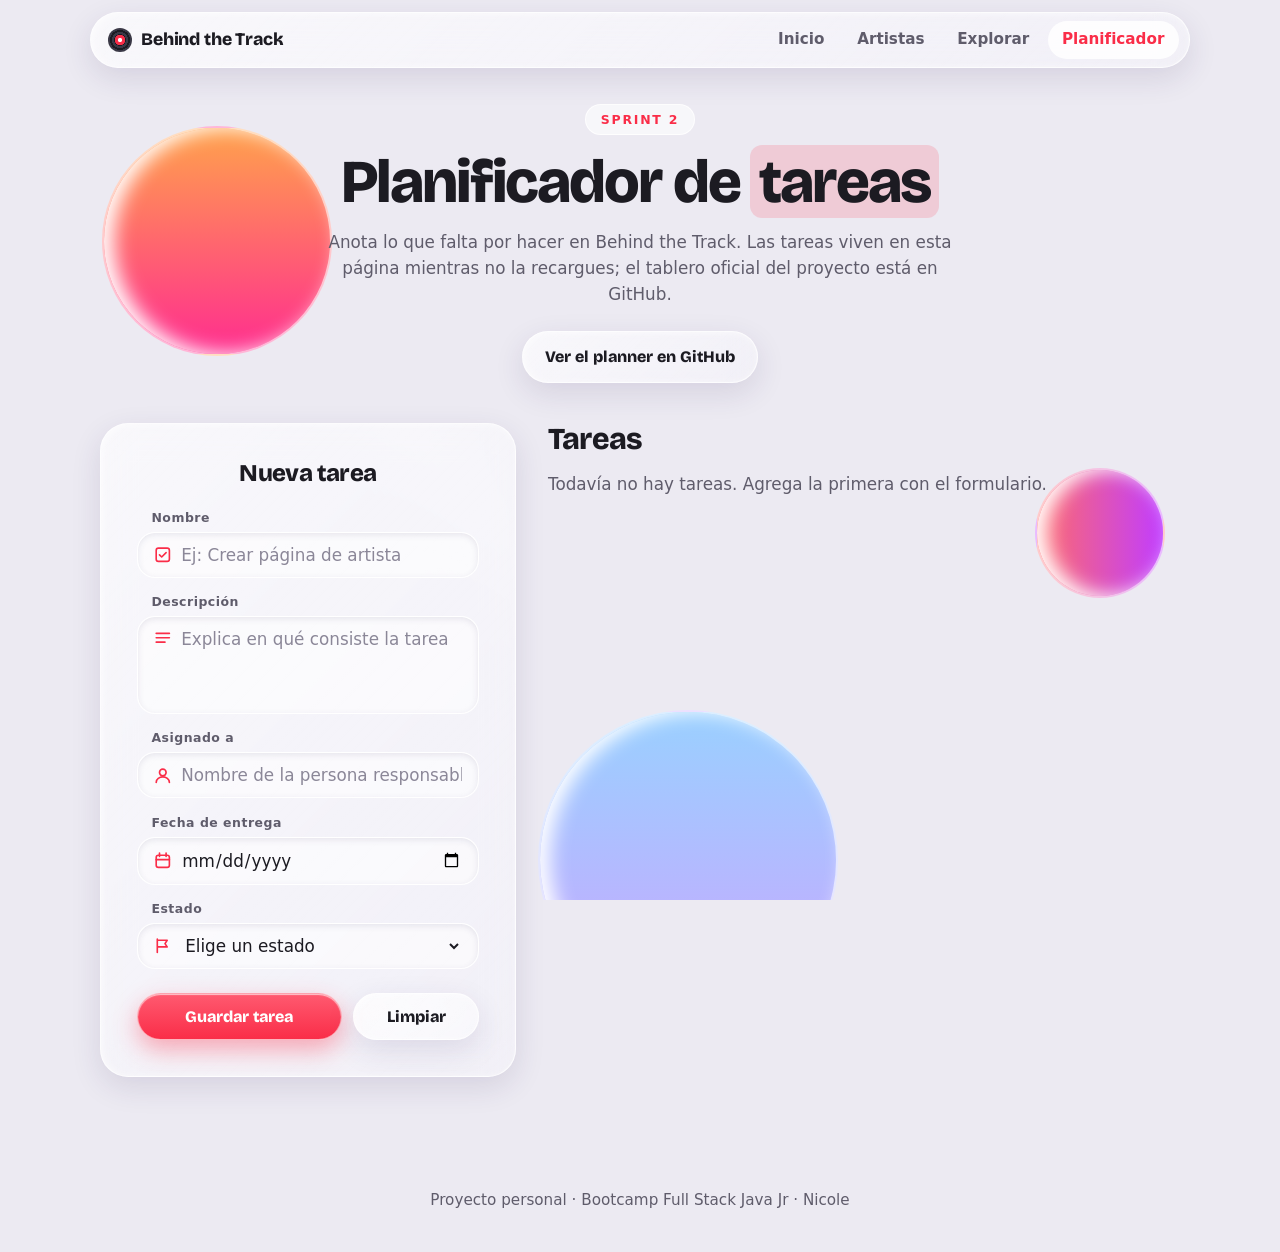
==== commit ef665902: "Reproductor fijo, planificador con vidrio y README" ====
--- a/planificador.html
+++ b/planificador.html
@@ -4,82 +4,127 @@
   <meta charset="UTF-8">
   <meta name="viewport" content="width=device-width, initial-scale=1">
   <title>Planificador de tareas | Behind the Track</title>
+  <meta name="description" content="Planificador de tareas del proyecto Behind the Track.">
   <link rel="preconnect" href="https://fonts.googleapis.com">
   <link rel="preconnect" href="https://fonts.gstatic.com" crossorigin>
-  <link rel="stylesheet" href="https://fonts.googleapis.com/css2?family=Bricolage+Grotesque:opsz,wght@12..96,400;12..96,600&display=swap">
+  <link href="https://fonts.googleapis.com/css2?family=Bricolage+Grotesque:opsz,wght@12..96,500;12..96,800&display=swap" rel="stylesheet">
+  <link rel="stylesheet" href="css/base.css">
   <link rel="stylesheet" href="css/planificador.css">
 </head>
+
 <body>
-  <main class="stage">
+  <!-- Las mismas bolas de color de la portada, detrás del vidrio -->
+  <div class="fondo" aria-hidden="true">
+    <span class="orbe orbe--1"></span>
+    <span class="orbe orbe--2"></span>
+    <span class="orbe orbe--3"></span>
+  </div>
 
-    <header>
-      <a class="volver" href="index.html">← Volver al inicio</a>
+  <div class="barra">
+    <a class="barra__logo" href="index.html">
+      <span class="barra__disco" aria-hidden="true"></span>
+      Behind the Track
+    </a>
+
+    <nav class="menu" aria-label="Principal">
+      <a class="menu__enlace" href="index.html#inicio">
+        <svg viewBox="0 0 24 24" aria-hidden="true"><path d="M4 11 12 4l8 7v9h-5v-6H9v6H4z"/></svg>
+        <span>Inicio</span>
+      </a>
+      <a class="menu__enlace" href="index.html#artistas">
+        <svg viewBox="0 0 24 24" aria-hidden="true"><circle cx="12" cy="8" r="4"/><path d="M4 21c0-4.4 3.6-7 8-7s8 2.6 8 7z"/></svg>
+        <span>Artistas</span>
+      </a>
+      <a class="menu__enlace" href="index.html#explorar">
+        <svg viewBox="0 0 24 24" aria-hidden="true"><path d="M12 3a9 9 0 1 0 0 18 9 9 0 0 0 0-18zm0 7.5a1.5 1.5 0 1 1 0 3 1.5 1.5 0 0 1 0-3z"/></svg>
+        <span>Explorar</span>
+      </a>
+      <a class="menu__enlace" href="planificador.html" aria-current="page">
+        <svg viewBox="0 0 24 24" aria-hidden="true"><path d="M5 4h14v16H5zM8 9h8v2H8zm0 4h8v2H8z"/></svg>
+        <span>Planificador</span>
+      </a>
+    </nav>
+  </div>
+
+  <main class="pagina">
+    <header class="pagina__cabeza">
+      <p class="etiqueta">Sprint 2</p>
+      <h1>Planificador de <mark class="resalte">tareas</mark></h1>
+      <p class="pagina__bajada">
+        Anota lo que falta por hacer en Behind the Track. Las tareas viven en esta página
+        mientras no la recargues; el tablero oficial del proyecto está en GitHub.
+      </p>
+      <div class="enlaces">
+        <a class="boton" href="https://github.com/users/NBA-Nicole/projects/3" target="_blank" rel="noopener">Ver el planner en GitHub</a>
+      </div>
     </header>
 
-    <!-- Formulario (estilo de Uiverse.io por Praashoo7) -->
-    <form class="card form" id="tarea" novalidate>
-      <h1 class="heading">Nueva tarea</h1>
+    <div class="columnas">
+      <!-- Formulario: se cambia por el hámster un momento al guardar -->
+      <div class="columna-form">
+        <form class="panel formulario" id="tarea" novalidate>
+          <h2 class="formulario__titulo">Nueva tarea</h2>
 
-      <div class="group">
-        <label for="nombre">Nombre</label>
-        <div class="field">
-          <svg class="input-icon" aria-hidden="true" xmlns="http://www.w3.org/2000/svg" width="16" height="16" fill="none" stroke="currentColor" stroke-width="1.5" stroke-linecap="round" stroke-linejoin="round" viewBox="0 0 16 16"><rect x="2" y="2" width="12" height="12" rx="2"></rect><path d="M5 8l2 2 4-4"></path></svg>
-          <input id="nombre" name="nombre" class="input-field" type="text" placeholder="Ej: Crear página de artista" autocomplete="off" aria-describedby="nombre-error" required>
-        </div>
-        <p class="field-error" id="nombre-error"></p>
-      </div>
+          <div class="group">
+            <label for="nombre">Nombre</label>
+            <div class="field">
+              <svg class="input-icon" aria-hidden="true" xmlns="http://www.w3.org/2000/svg" width="16" height="16" fill="none" stroke="currentColor" stroke-width="1.5" stroke-linecap="round" stroke-linejoin="round" viewBox="0 0 16 16"><rect x="2" y="2" width="12" height="12" rx="2"></rect><path d="M5 8l2 2 4-4"></path></svg>
+              <input id="nombre" name="nombre" class="input-field" type="text" placeholder="Ej: Crear página de artista" autocomplete="off" aria-describedby="nombre-error" required>
+            </div>
+            <p class="field-error" id="nombre-error"></p>
+          </div>
 
-      <div class="group">
-        <label for="descripcion">Descripción</label>
-        <div class="field area">
-          <svg class="input-icon" aria-hidden="true" xmlns="http://www.w3.org/2000/svg" width="16" height="16" fill="none" stroke="currentColor" stroke-width="1.5" stroke-linecap="round" viewBox="0 0 16 16"><path d="M2 4h12M2 8h12M2 12h8"></path></svg>
-          <textarea id="descripcion" name="descripcion" class="input-field" rows="3" placeholder="Explica en qué consiste la tarea" aria-describedby="descripcion-error" required></textarea>
-        </div>
-        <p class="field-error" id="descripcion-error"></p>
-      </div>
+          <div class="group">
+            <label for="descripcion">Descripción</label>
+            <div class="field area">
+              <svg class="input-icon" aria-hidden="true" xmlns="http://www.w3.org/2000/svg" width="16" height="16" fill="none" stroke="currentColor" stroke-width="1.5" stroke-linecap="round" viewBox="0 0 16 16"><path d="M2 4h12M2 8h12M2 12h8"></path></svg>
+              <textarea id="descripcion" name="descripcion" class="input-field" rows="3" placeholder="Explica en qué consiste la tarea" aria-describedby="descripcion-error" required></textarea>
+            </div>
+            <p class="field-error" id="descripcion-error"></p>
+          </div>
 
-      <div class="group">
-        <label for="asignadoA">Asignado a</label>
-        <div class="field">
-          <svg class="input-icon" aria-hidden="true" xmlns="http://www.w3.org/2000/svg" width="16" height="16" fill="none" stroke="currentColor" stroke-width="1.5" stroke-linecap="round" viewBox="0 0 16 16"><circle cx="8" cy="5" r="3"></circle><path d="M2 14c0-3 3-5 6-5s6 2 6 5"></path></svg>
-          <input id="asignadoA" name="asignadoA" class="input-field" type="text" placeholder="Nombre de la persona responsable" autocomplete="off" aria-describedby="asignadoA-error" required>
-        </div>
-        <p class="field-error" id="asignadoA-error"></p>
-      </div>
+          <div class="group">
+            <label for="asignadoA">Asignado a</label>
+            <div class="field">
+              <svg class="input-icon" aria-hidden="true" xmlns="http://www.w3.org/2000/svg" width="16" height="16" fill="none" stroke="currentColor" stroke-width="1.5" stroke-linecap="round" viewBox="0 0 16 16"><circle cx="8" cy="5" r="3"></circle><path d="M2 14c0-3 3-5 6-5s6 2 6 5"></path></svg>
+              <input id="asignadoA" name="asignadoA" class="input-field" type="text" placeholder="Nombre de la persona responsable" autocomplete="off" aria-describedby="asignadoA-error" required>
+            </div>
+            <p class="field-error" id="asignadoA-error"></p>
+          </div>
 
-      <div class="group">
-        <label for="fechaEntrega">Fecha de entrega</label>
-        <div class="field">
-          <svg class="input-icon" aria-hidden="true" xmlns="http://www.w3.org/2000/svg" width="16" height="16" fill="none" stroke="currentColor" stroke-width="1.5" stroke-linecap="round" viewBox="0 0 16 16"><rect x="2" y="3" width="12" height="11" rx="2"></rect><path d="M2 7h12M5 1v3M11 1v3"></path></svg>
-          <input id="fechaEntrega" name="fechaEntrega" class="input-field" type="date" aria-describedby="fechaEntrega-error" required>
-        </div>
-        <p class="field-error" id="fechaEntrega-error"></p>
-      </div>
+          <div class="group">
+            <label for="fechaEntrega">Fecha de entrega</label>
+            <div class="field">
+              <svg class="input-icon" aria-hidden="true" xmlns="http://www.w3.org/2000/svg" width="16" height="16" fill="none" stroke="currentColor" stroke-width="1.5" stroke-linecap="round" viewBox="0 0 16 16"><rect x="2" y="3" width="12" height="11" rx="2"></rect><path d="M2 7h12M5 1v3M11 1v3"></path></svg>
+              <input id="fechaEntrega" name="fechaEntrega" class="input-field" type="date" aria-describedby="fechaEntrega-error" required>
+            </div>
+            <p class="field-error" id="fechaEntrega-error"></p>
+          </div>
 
-      <div class="group">
-        <label for="estado">Estado</label>
-        <div class="field">
-          <svg class="input-icon" aria-hidden="true" xmlns="http://www.w3.org/2000/svg" width="16" height="16" fill="none" stroke="currentColor" stroke-width="1.5" stroke-linecap="round" stroke-linejoin="round" viewBox="0 0 16 16"><path d="M3 14V2M3 3h9l-2 3 2 3H3"></path></svg>
-          <select id="estado" name="estado" class="input-field" aria-describedby="estado-error" required>
-            <option value="" disabled selected>Elige un estado</option>
-            <option value="POR HACER">Por hacer</option>
-            <option value="EN PROCESO">En proceso</option>
-            <option value="REVISIÓN">Revisión</option>
-            <option value="HECHO">Hecho</option>
-          </select>
-        </div>
-        <p class="field-error" id="estado-error"></p>
-      </div>
+          <div class="group">
+            <label for="estado">Estado</label>
+            <div class="field">
+              <svg class="input-icon" aria-hidden="true" xmlns="http://www.w3.org/2000/svg" width="16" height="16" fill="none" stroke="currentColor" stroke-width="1.5" stroke-linecap="round" stroke-linejoin="round" viewBox="0 0 16 16"><path d="M3 14V2M3 3h9l-2 3 2 3H3"></path></svg>
+              <select id="estado" name="estado" class="input-field" aria-describedby="estado-error" required>
+                <option value="" disabled selected>Elige un estado</option>
+                <option value="POR HACER">Por hacer</option>
+                <option value="EN PROCESO">En proceso</option>
+                <option value="REVISIÓN">Revisión</option>
+                <option value="HECHO">Hecho</option>
+              </select>
+            </div>
+            <p class="field-error" id="estado-error"></p>
+          </div>
 
-      <div class="btn">
-        <button class="button1" type="submit">Guardar tarea</button>
-        <button class="button2" type="reset">Limpiar</button>
-      </div>
-    </form>
+          <div class="formulario__botones">
+            <button class="boton boton--rojo" type="submit">Guardar tarea</button>
+            <button class="boton" type="reset">Limpiar</button>
+          </div>
+        </form>
 
-    <!-- El hámster (de Uiverse.io por Nawsome) sale un momento después de guardar -->
-    <section class="card panel" id="saving" hidden>
-      <div aria-label="Hámster naranja y beige corriendo en una rueda de metal" role="img" class="wheel-and-hamster">
+        <!-- Hámster que corre un momento después de guardar -->
+        <section class="panel guardando" id="saving" hidden>
+          <div aria-label="Hámster naranja y beige corriendo en una rueda de metal" role="img" class="wheel-and-hamster">
         <div class="wheel"></div>
         <div class="hamster">
           <div class="hamster__body">
@@ -97,17 +142,22 @@
         </div>
         <div class="spoke"></div>
       </div>
-      <h2 id="saving-title" tabindex="-1">Guardando tu tarea…</h2>
-    </section>
+          <h2 id="saving-title" tabindex="-1">Guardando tu tarea…</h2>
+        </section>
+      </div>
 
-    <!-- Aquí se muestran las tarjetas de las tareas -->
-    <section class="task-section" aria-labelledby="task-section-title">
-      <h2 class="task-section-title" id="task-section-title">Tareas</h2>
-      <p class="task-empty" id="task-empty">Todavía no hay tareas. Agrega la primera con el formulario.</p>
-      <div class="task-list" id="task-list"></div>
-    </section>
+      <!-- Aquí se muestran las tarjetas de las tareas -->
+      <section class="tareas" aria-labelledby="task-section-title">
+        <h2 id="task-section-title">Tareas</h2>
+        <p class="task-empty" id="task-empty">Todavía no hay tareas. Agrega la primera con el formulario.</p>
+        <div class="task-list" id="task-list"></div>
+      </section>
+    </div>
+  </main>
 
-  </main>
+  <footer class="pie">
+    <p>Proyecto personal · Bootcamp Full Stack Java Jr · Nicole</p>
+  </footer>
 
   <script src="js/planificador.js"></script>
 </body>
--- a/css/base.css
+++ b/css/base.css
@@ -0,0 +1,316 @@
+/* ==========================================================
+   Behind the Track - Base compartida (vidrio, fondo, barra y botones)
+   ========================================================== */
+
+:root {
+  --fondo: #eceaf2;
+  --tinta: #1c1b22;
+  --tinta-suave: #5f5c6b;
+  --rojo: #fa2d48;
+  --rojo-claro: #ff5a70;
+  --blanco: #ffffff;
+  --display: "Bricolage Grotesque", "Arial Black", Arial, sans-serif;
+  --vidrio: linear-gradient(135deg, rgba(255, 255, 255, 0.66), rgba(255, 255, 255, 0.3));
+  --vidrio-borde: 1px solid rgba(255, 255, 255, 0.75);
+  --vidrio-sombra: inset 2px 1px 6px rgba(255, 255, 255, 0.55), 0 10px 30px rgba(50, 35, 90, 0.12);
+  --texto: -apple-system, BlinkMacSystemFont, "SF Pro Text", "Segoe UI", Inter, system-ui, sans-serif;
+}
+
+* { box-sizing: border-box; margin: 0; padding: 0; }
+
+html {
+  background: var(--fondo);
+  scroll-behavior: smooth;
+}
+
+body {
+  font-family: var(--texto);
+  font-size: 1.05rem;
+  line-height: 1.55;
+  color: var(--tinta);
+  position: relative;
+  overflow-x: hidden;
+}
+
+a { color: inherit; }
+
+a:focus-visible,
+button:focus-visible {
+  outline: 3px solid var(--rojo);
+  outline-offset: 3px;
+}
+
+/* ---------- Vidrio (lo comparten varias piezas) ---------- */
+.barra::before,
+.boton,
+.panel {
+  background: var(--vidrio);
+  border: var(--vidrio-borde);
+  -webkit-backdrop-filter: blur(16px) saturate(1.4);
+  backdrop-filter: blur(16px) saturate(1.4);
+  box-shadow: var(--vidrio-sombra);
+}
+
+[hidden] { display: none !important; }
+
+/* ---------- Fondo con bolas de color ---------- */
+.fondo {
+  position: fixed;
+  inset: 0;
+  z-index: -1;
+  overflow: hidden;
+}
+
+.orbe {
+  position: absolute;
+  border-radius: 50%;
+  border: 2px solid rgba(255, 255, 255, 0.65);
+  box-shadow: inset 10px 0 20px #fff;
+}
+
+.orbe--1 {
+  width: 230px; height: 230px;
+  top: 14%; left: 8%;
+  background-image: linear-gradient(#ffa24c, #ff2d8f);
+  animation: flotar 28s ease-in-out infinite;
+}
+
+.orbe--2 {
+  width: 130px; height: 130px;
+  top: 52%; right: 9%;
+  background-image: linear-gradient(90deg, #ff6b6b, #c13dff);
+  animation: flotar 22s ease-in-out infinite reverse;
+}
+
+.orbe--3 {
+  width: 300px; height: 300px;
+  bottom: -110px; left: 42%;
+  background-image: linear-gradient(#9ad0ff, #c9a7ff);
+  animation: flotar 34s ease-in-out infinite;
+}
+
+@keyframes flotar {
+  0%   { transform: translateX(0) scale(1); }
+  50%  { transform: translateX(-90px) scale(0.85); }
+  100% { transform: translateX(0) scale(1); }
+}
+
+/* ---------- Barra de arriba y menú ---------- */
+.barra {
+  position: fixed;
+  top: 0.75rem;
+  left: 0;
+  right: 0;
+  z-index: 50;
+  width: min(1100px, calc(100% - 1.5rem));
+  margin-inline: auto;
+  display: flex;
+  align-items: center;
+  justify-content: space-between;
+  padding: 0.55rem 0.7rem 0.55rem 1.1rem;
+  transition: opacity 0.8s ease;
+}
+
+.barra::before {
+  content: "";
+  position: absolute;
+  inset: 0;
+  z-index: -1;
+  border-radius: 999px;
+}
+
+.barra__logo {
+  display: inline-flex;
+  align-items: center;
+  gap: 0.6rem;
+  font-family: var(--display);
+  font-weight: 800;
+  font-size: 1.1rem;
+  letter-spacing: -0.01em;
+  text-decoration: none;
+}
+
+.barra__disco {
+  width: 1.5rem;
+  height: 1.5rem;
+  border-radius: 50%;
+  background:
+    radial-gradient(circle, var(--blanco) 0 12%, var(--rojo) 13% 30%, transparent 31%),
+    repeating-radial-gradient(circle, #1c1b22 0 2px, #3a3846 2px 4px);
+}
+
+.menu { display: flex; gap: 0.25rem; }
+
+.menu__enlace {
+  display: flex;
+  align-items: center;
+  gap: 0.4rem;
+  padding: 0.45rem 0.9rem;
+  border-radius: 999px;
+  font-weight: 600;
+  font-size: 0.95rem;
+  text-decoration: none;
+  color: var(--tinta-suave);
+  transition: background 0.2s, color 0.2s;
+}
+
+.menu__enlace svg { display: none; width: 1.4rem; height: 1.4rem; fill: currentColor; }
+
+.menu__enlace:hover { background: rgba(255, 255, 255, 0.7); color: var(--tinta); }
+.menu__enlace[aria-current="page"] { background: rgba(255, 255, 255, 0.85); color: var(--rojo); }
+
+/* ---------- Botones de vidrio ---------- */
+.boton {
+  display: inline-flex;
+  align-items: center;
+  justify-content: center;
+  gap: 0.5rem;
+  padding: 0.8rem 1.4rem;
+  border-radius: 999px;
+  font-family: var(--display);
+  font-weight: 800;
+  font-size: 1rem;
+  color: var(--tinta);
+  text-decoration: none;
+  cursor: pointer;
+  transition: transform 0.15s ease, box-shadow 0.15s ease;
+}
+
+.boton:hover { transform: translateY(-2px); }
+.boton:active { transform: scale(0.97); }
+
+.boton--rojo {
+  color: var(--blanco);
+  background: linear-gradient(180deg, var(--rojo-claro), var(--rojo));
+  border-color: rgba(255, 255, 255, 0.55);
+  box-shadow:
+    inset 0 1px 1px rgba(255, 255, 255, 0.65),
+    0 10px 24px rgba(250, 45, 72, 0.38);
+}
+
+.boton--chico { padding: 0.5rem 1rem; font-size: 0.9rem; }
+
+.enlaces { display: flex; flex-wrap: wrap; gap: 0.75rem; margin-top: 1.5rem; }
+
+/* ---------- Textos que se repiten en varias páginas ---------- */
+.etiqueta {
+  display: inline-block;
+  padding: 0.3rem 0.9rem;
+  margin-bottom: 1rem;
+  border-radius: 999px;
+  font-size: 0.78rem;
+  font-weight: 700;
+  letter-spacing: 0.14em;
+  text-transform: uppercase;
+  color: var(--rojo);
+  background: rgba(255, 255, 255, 0.6);
+  border: 1px solid rgba(255, 255, 255, 0.8);
+}
+
+.resalte {
+  padding: 0 0.15em;
+  border-radius: 0.2em;
+  color: inherit;
+  background: rgba(250, 45, 72, 0.16);
+}
+
+/* ---------- Secciones ---------- */
+.seccion {
+  position: relative;
+  max-width: 70rem;
+  margin: 0 auto;
+  padding: clamp(3rem, 8vw, 5.5rem) 1.25rem 0;
+  scroll-margin-top: 1rem;     /* para que la barra fija no tape el título al saltar con el menú */
+}
+
+h2 {
+  font-family: var(--display);
+  font-weight: 800;
+  font-size: clamp(1.8rem, 5vw, 2.7rem);
+  letter-spacing: -0.025em;
+  line-height: 1.1;
+}
+
+.seccion__bajada { max-width: 40rem; margin-top: 0.6rem; color: var(--tinta-suave); }
+
+.panel {
+  position: relative;
+  isolation: isolate;
+  overflow: hidden;
+  padding: clamp(1.25rem, 4vw, 2.25rem);
+  margin-top: 1.5rem;
+  border-radius: 28px;
+}
+
+/* Brillo que cruza el panel */
+.panel::after {
+  content: "";
+  position: absolute;
+  top: 0;
+  left: 0;
+  z-index: -1;
+  width: 150%;
+  height: 10px;
+  background: #fff;
+  transform: rotateZ(50deg);
+  filter: blur(30px);
+  animation: brillo 10s ease infinite;
+}
+
+@keyframes brillo {
+  0%        { top: 100%; left: -100%; }
+  50%, 100% { top: 0;    left: 70%; }
+}
+
+.panel--estado { margin-top: 0; }
+.panel--estado p { max-width: 40rem; margin-top: 0.6rem; color: var(--tinta-suave); }
+
+/* ---------- Pie ---------- */
+.pie {
+  margin-top: clamp(3rem, 8vw, 5rem);
+  padding: 2rem 1.25rem 2.5rem;
+  text-align: center;
+  font-size: 0.95rem;
+  color: var(--tinta-suave);
+}
+
+.pie__nota { margin-top: 0.25rem; font-size: 0.8rem; opacity: 0.8; }
+
+/* ---------- Celular: el menú baja como en Apple Music ---------- */
+@media (max-width: 719px) {
+  body { padding-bottom: 5.5rem; }
+
+  .barra { justify-content: center; padding: 0.55rem 1rem; }
+
+  .menu {
+    position: fixed;
+    left: 0.75rem;
+    right: 0.75rem;
+    bottom: 0.75rem;
+    z-index: 50;
+    justify-content: space-around;
+    padding: 0.4rem;
+    border-radius: 26px;
+    background: linear-gradient(135deg, rgba(255, 255, 255, 0.72), rgba(255, 255, 255, 0.4));
+    border: 1px solid rgba(255, 255, 255, 0.8);
+    -webkit-backdrop-filter: blur(18px) saturate(1.4);
+    backdrop-filter: blur(18px) saturate(1.4);
+    box-shadow: inset 2px 1px 6px rgba(255, 255, 255, 0.55), 0 10px 30px rgba(50, 35, 90, 0.18);
+  }
+
+  .menu__enlace {
+    flex-direction: column;
+    gap: 0.1rem;
+    padding: 0.4rem 0.6rem;
+    font-size: 0.72rem;
+    border-radius: 18px;
+  }
+
+  .menu__enlace svg { display: block; }
+}
+
+/* ---------- Si la persona pidió menos movimiento ---------- */
+@media (prefers-reduced-motion: reduce) {
+  html { scroll-behavior: auto; }
+  .orbe, .panel::after { animation: none; }
+}
--- a/css/planificador.css
+++ b/css/planificador.css
@@ -1,199 +1,166 @@
-/* Planificador de Tareas
-   Una columna centrada: el formulario (que se cambia por el hámster
-   un momento al guardar) y debajo la lista de tarjetas de tareas. */
-
-:root {
-  --bg: #212121;
-  --card: #171717;
-  --field: #171717;
-  --btn: #252525;
-  --ink: #ffffff;
-  --text: #d3d3d3;
-  --muted: #a8a8a8;
-  --ring: #c9c9c9;
-  --danger: #e5484d;
-  --ok: #7ddf9a;
-  --font: "Bricolage Grotesque", "Segoe UI", system-ui, sans-serif;
-  color-scheme: dark;
-}
-
-* { box-sizing: border-box; }
-
-body {
-  margin: 0;
-  min-height: 100vh;
-  background: var(--bg);
-  color: var(--text);
-  font-family: var(--font);
-  font-size: 16px;
-  line-height: 1.5;
-  padding-inline: 16px;
-  padding-block: 32px;
-  display: flex;
-  justify-content: center;
-  align-items: flex-start;
-}
-
-.stage { width: 100%; max-width: 400px; }
-
-.volver {
-  display: inline-block;
-  margin-bottom: 14px;
-  padding: 4px 0;
-  color: var(--muted);
-  font-size: 0.875rem;
-  text-decoration: none;
-}
-.volver:hover { color: var(--ink); text-decoration: underline; }
-.volver:focus-visible { outline: 2px solid var(--ring); outline-offset: 2px; }
-
-/* ---------- Tarjeta y formulario ---------- */
-/* From Uiverse.io by Praashoo7 (adaptado) */
-.card {
+/* ==========================================================
+   Behind the Track - Planificador de tareas
+   Usa base.css (vidrio, fondo, barra, botones); aquí solo va lo de esta página.
+   ========================================================== */
+
+.pagina {
+  max-width: 70rem;
+  margin: 0 auto;
+  padding: 6.5rem 1.25rem 0;
+}
+
+/* ---------- Cabecera ---------- */
+.pagina__cabeza { text-align: center; max-width: 40rem; margin: 0 auto 2.5rem; }
+
+.pagina__cabeza h1 {
+  font-family: var(--display);
+  font-weight: 800;
+  font-size: clamp(2.2rem, 6vw, 3.8rem);
+  line-height: 1.02;
+  letter-spacing: -0.035em;
+}
+
+.pagina__bajada { margin-top: 1rem; color: var(--tinta-suave); }
+.pagina__cabeza .enlaces { justify-content: center; }
+
+/* ---------- Dos columnas: formulario y lista ---------- */
+.columnas {
+  display: grid;
+  grid-template-columns: minmax(0, 26rem) minmax(0, 1fr);
+  gap: 2rem;
+  align-items: start;
+}
+
+.columna-form .panel { margin-top: 0; }
+
+.tareas { display: flex; flex-direction: column; gap: 0.9rem; }
+.tareas h2 { font-size: clamp(1.5rem, 3vw, 1.9rem); }
+
+/* ---------- Formulario ---------- */
+.formulario {
   display: flex;
   flex-direction: column;
-  gap: 10px;
-  padding-left: 2em;
-  padding-right: 2em;
-  padding-bottom: 1.6em;
-  background-color: var(--card);
-  border-radius: 25px;
-  transition: .4s ease-in-out;
-}
-.card[hidden] { display: none; }
-.form:hover { transform: scale(1.02); }
-
-.heading {
-  text-align: center;
-  margin: 1.6em 0 1em;
-  color: var(--ink);
-  font-size: 1.2em;
-  font-weight: 600;
-}
-
-.group { display: flex; flex-direction: column; gap: 5px; }
-.group label { font-size: 0.75rem; color: var(--muted); padding-left: 1em; }
+  gap: 0.9rem;
+}
+
+.formulario__titulo { font-size: 1.5rem; text-align: center; margin-bottom: 0.4rem; }
+
+.group { display: flex; flex-direction: column; gap: 0.3rem; }
+
+.group label {
+  padding-left: 0.9rem;
+  font-size: 0.78rem;
+  font-weight: 700;
+  letter-spacing: 0.04em;
+  color: var(--tinta-suave);
+}
 
 .field {
   display: flex;
   align-items: center;
-  justify-content: center;
-  gap: 0.5em;
-  border-radius: 25px;
-  padding: 0.6em;
-  border: none;
-  outline: none;
-  color: white;
-  background-color: var(--field);
-  box-shadow: inset 2px 5px 10px rgb(5, 5, 5);
-  min-height: 44px;
-}
-.field:focus-within { outline: 2px solid var(--ring); outline-offset: 2px; }
-.field.area { align-items: flex-start; border-radius: 20px; }
-.field.area .input-icon { margin-top: 0.2em; }
-
-.input-icon {
-  height: 1.3em;
-  width: 1.3em;
-  flex: none;
-  color: white;
-}
+  gap: 0.6rem;
+  min-height: 46px;
+  padding: 0.55rem 1rem;
+  border-radius: 18px;
+  color: var(--tinta);
+  background: rgba(255, 255, 255, 0.55);
+  border: 1px solid rgba(255, 255, 255, 0.85);
+  box-shadow: inset 0 2px 6px rgba(50, 35, 90, 0.1);
+  transition: box-shadow 0.2s, background 0.2s;
+}
+
+.field:focus-within {
+  background: rgba(255, 255, 255, 0.8);
+  box-shadow: 0 0 0 3px rgba(250, 45, 72, 0.35), inset 0 2px 6px rgba(50, 35, 90, 0.08);
+}
+
+.field.area { align-items: flex-start; }
+.field.area .input-icon { margin-top: 0.2rem; }
+
+.input-icon { width: 1.1rem; height: 1.1rem; flex: none; color: var(--rojo); }
 
 .input-field {
+  width: 100%;
+  min-width: 0;
+  font: inherit;
+  color: var(--tinta);
   background: none;
   border: none;
   outline: none;
-  width: 100%;
-  min-width: 0;
-  font: inherit;
-  color: var(--text);
-}
-.input-field::placeholder { color: #8f8f8f; opacity: 1; }
+}
+
+.input-field::placeholder { color: #8b8798; opacity: 1; }
 textarea.input-field { resize: none; }
-select.input-field option { background: #171717; color: #d3d3d3; }
-
-.btn { display: flex; gap: 10px; margin-top: 1.4em; }
-
-.button1, .button2, .button3 {
-  font: inherit;
-  padding: 0.5em 1.1em;
-  min-height: 44px;
-  border-radius: 5px;
-  border: none;
-  outline: none;
-  cursor: pointer;
-  transition: .4s ease-in-out;
-  background-color: var(--btn);
-  color: white;
-}
-.button1 { flex: 2; }
-.button2 { flex: 1; }
-.button1:hover, .button2:hover { background-color: black; color: white; }
-.button3 { margin-top: 0.5em; }
-.button3:hover { background-color: var(--danger); }
-.button1:focus-visible, .button2:focus-visible, .button3:focus-visible {
-  outline: 2px solid white;
-  outline-offset: 2px;
-}
-
-/* mensaje de error que sale debajo de cada campo */
+select.input-field { cursor: pointer; }
+select.input-field option { background: #fff; color: var(--tinta); }
+
+.formulario__botones { display: flex; gap: 0.7rem; margin-top: 0.6rem; }
+.formulario__botones .boton { flex: 1; }
+.formulario__botones .boton--rojo { flex: 2; }
+
+/* Mensaje de error debajo de cada campo */
 .field-error {
-  margin: 0;
-  padding-left: 1em;
-  font-size: 0.8125rem;
-  color: #ff8a8e;
+  padding-left: 0.9rem;
+  font-size: 0.82rem;
+  font-weight: 600;
+  color: #d6203a;
 }
 .field-error:empty { display: none; }
-.has-error .field { box-shadow: inset 2px 5px 10px rgb(5, 5, 5), 0 0 0 1px #ff8a8e; }
+.has-error .field { border-color: #d6203a; background: rgba(255, 235, 238, 0.7); }
 
 /* ---------- Estado: guardando (hámster) ---------- */
-.panel {
-  align-items: center;
-  text-align: center;
-  padding-top: 2em;
-  padding-bottom: 2em;
-  gap: 14px;
-}
-.panel h2 { margin: 0; font-size: 1.2em; font-weight: 600; color: var(--ink); }
-.panel h2:focus { outline: none; }
-
-/* ---------- Lista de tareas ---------- */
-.task-section {
-  margin-top: 28px;
+.guardando {
   display: flex;
   flex-direction: column;
-  gap: 12px;
-}
-.task-section-title { margin: 0; color: var(--ink); font-size: 1.1em; font-weight: 600; }
-.task-empty { margin: 0; color: var(--muted); font-size: 0.9375rem; }
-.task-empty[hidden] { display: none; }
-.task-list { display: flex; flex-direction: column; gap: 12px; }
+  align-items: center;
+  gap: 1rem;
+  text-align: center;
+}
+.guardando h2 { font-size: 1.4rem; }
+.guardando h2:focus { outline: none; }
+
+/* ---------- Lista de tareas ---------- */
+.task-empty { color: var(--tinta-suave); }
+.task-list { display: flex; flex-direction: column; gap: 0.9rem; }
 
 .task-card {
   display: flex;
   flex-direction: column;
-  gap: 6px;
-  padding: 1.1em 1.4em;
-  background-color: var(--card);
-  border-radius: 20px;
-}
-.task-card-name { margin: 0; color: var(--ink); font-size: 1.05em; font-weight: 600; overflow-wrap: anywhere; }
-.task-card-text { margin: 0; color: var(--text); font-size: 0.9375rem; overflow-wrap: anywhere; }
-.task-card-meta { margin: 0; color: var(--muted); font-size: 0.875rem; overflow-wrap: anywhere; }
+  gap: 0.35rem;
+  padding: 1.1rem 1.4rem;
+  border-radius: 24px;
+  background: var(--vidrio);
+  border: var(--vidrio-borde);
+  -webkit-backdrop-filter: blur(16px) saturate(1.4);
+  backdrop-filter: blur(16px) saturate(1.4);
+  box-shadow: var(--vidrio-sombra);
+}
+
+.task-card-name { font-family: var(--display); font-weight: 800; font-size: 1.15rem; line-height: 1.2; overflow-wrap: anywhere; }
+.task-card-text { overflow-wrap: anywhere; }
+.task-card-meta { font-size: 0.9rem; color: var(--tinta-suave); overflow-wrap: anywhere; }
+
 .task-card-status {
   align-self: flex-start;
-  padding: 2px 12px;
+  margin-top: 0.3rem;
+  padding: 0.15rem 0.8rem;
   border-radius: 999px;
-  background-color: var(--btn);
-  color: var(--ink);
-  font-size: 0.75rem;
-  font-weight: 600;
-  letter-spacing: 0.04em;
-}
-.task-card .button3 { align-self: flex-start; }
+  font-size: 0.74rem;
+  font-weight: 700;
+  letter-spacing: 0.06em;
+  color: var(--tinta);
+  background: rgba(255, 255, 255, 0.8);
+}
+
+.task-card-status[data-estado="POR HACER"]  { background: #e3e1ec; }
+.task-card-status[data-estado="EN PROCESO"] { background: #ffe3a3; }
+.task-card-status[data-estado="REVISIÓN"]   { background: #d9c8ff; }
+.task-card-status[data-estado="HECHO"]      { background: #bdf0cf; }
+
+.task-card .boton { align-self: flex-start; margin-top: 0.4rem; }
 
 /* ---------- Hámster ---------- */
-/* From Uiverse.io by Nawsome */
+/* Se dibuja todo con divs y CSS; las medidas van en em para poder escalarlo con font-size */
 .wheel-and-hamster {
   --dur: 1s;
   position: relative;
@@ -402,12 +369,12 @@
 }
 
 /* ---------- Ajustes ---------- */
+@media (max-width: 860px) {
+  .columnas { grid-template-columns: minmax(0, 1fr); }
+  .pagina { padding-top: 5.5rem; }
+}
+
 @media (prefers-reduced-motion: reduce) {
-  .card { transition: none; }
-  .form:hover { transform: none; }
+  .field { transition: none; }
   .wheel-and-hamster, .wheel-and-hamster * { animation: none !important; }
 }
-
-@media (max-width: 420px) {
-  .card { padding-left: 1.4em; padding-right: 1.4em; }
-}
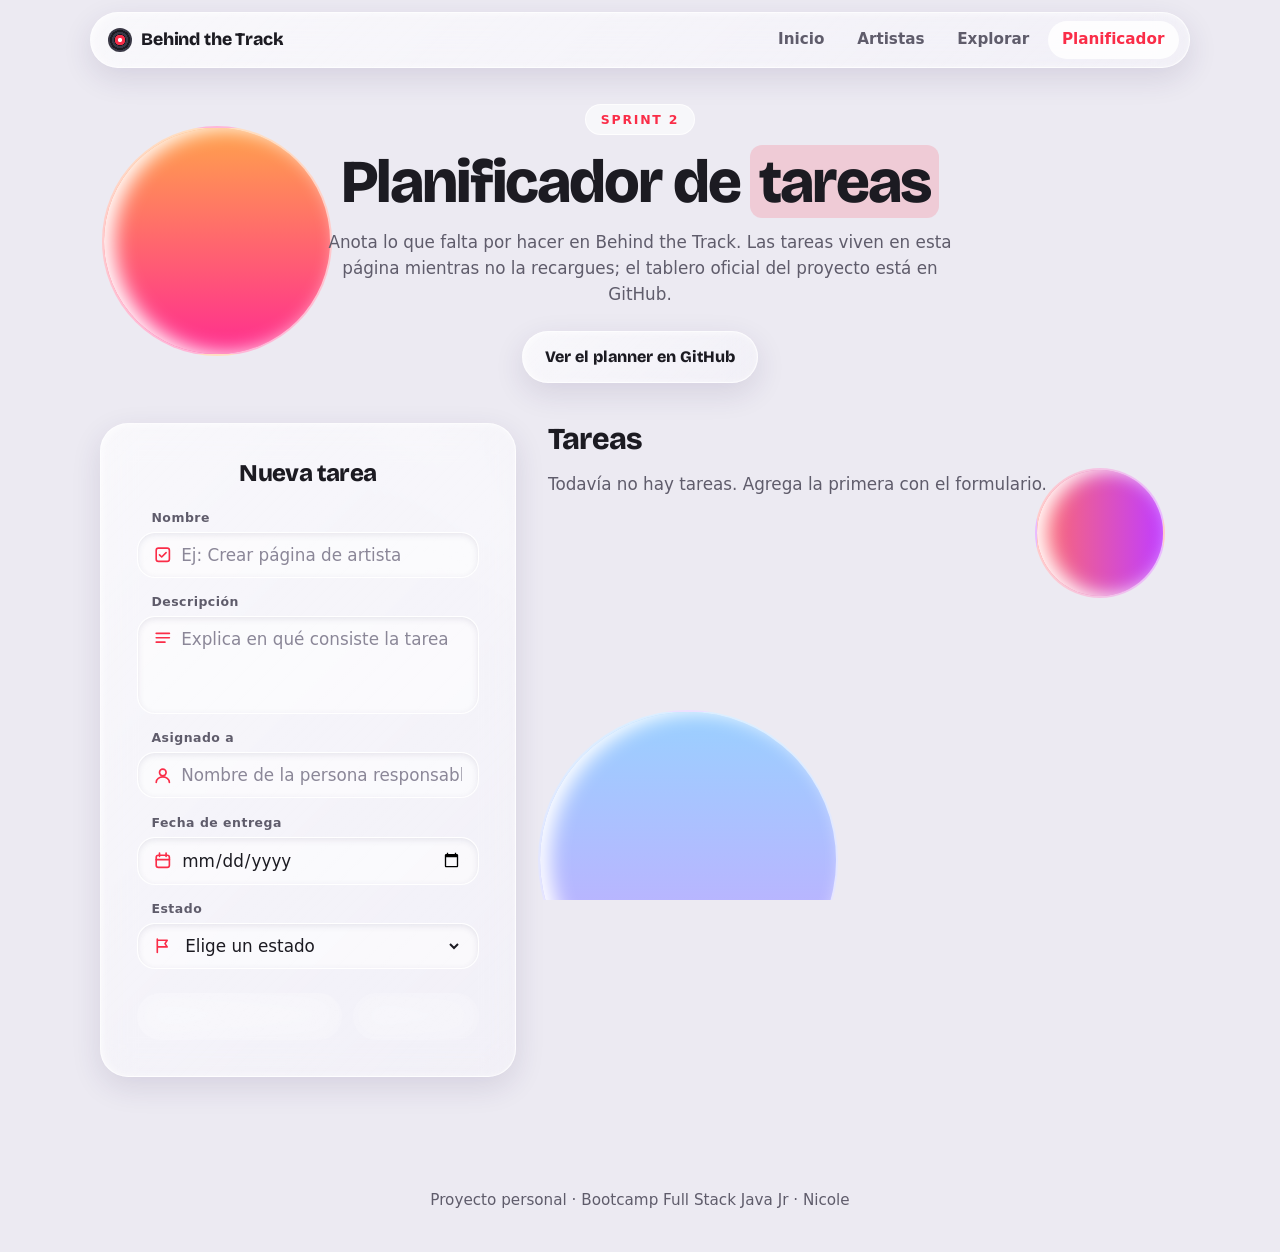
==== commit 0f0dfc52: "Canciones explícitas y notas horizontales" ====
--- a/planificador.html
+++ b/planificador.html
@@ -8,8 +8,8 @@
   <link rel="preconnect" href="https://fonts.googleapis.com">
   <link rel="preconnect" href="https://fonts.gstatic.com" crossorigin>
   <link href="https://fonts.googleapis.com/css2?family=Bricolage+Grotesque:opsz,wght@12..96,500;12..96,800&display=swap" rel="stylesheet">
-  <link rel="stylesheet" href="css/base.css">
-  <link rel="stylesheet" href="css/planificador.css">
+  <link rel="stylesheet" href="css/base.css?v=5">
+  <link rel="stylesheet" href="css/planificador.css?v=5">
 </head>
 
 <body>
@@ -60,7 +60,7 @@
     </header>
 
     <div class="columnas">
-      <!-- Formulario: se cambia por el hámster un momento al guardar -->
+      <!-- Formulario: se cambia por las notas un momento al guardar -->
       <div class="columna-form">
         <form class="panel formulario" id="tarea" novalidate>
           <h2 class="formulario__titulo">Nueva tarea</h2>
@@ -122,26 +122,23 @@
           </div>
         </form>
 
-        <!-- Hámster que corre un momento después de guardar -->
+        <!-- Notas que fluyen un momento después de guardar -->
         <section class="panel guardando" id="saving" hidden>
-          <div aria-label="Hámster naranja y beige corriendo en una rueda de metal" role="img" class="wheel-and-hamster">
-        <div class="wheel"></div>
-        <div class="hamster">
-          <div class="hamster__body">
-            <div class="hamster__head">
-              <div class="hamster__ear"></div>
-              <div class="hamster__eye"></div>
-              <div class="hamster__nose"></div>
-            </div>
-            <div class="hamster__limb hamster__limb--fr"></div>
-            <div class="hamster__limb hamster__limb--fl"></div>
-            <div class="hamster__limb hamster__limb--br"></div>
-            <div class="hamster__limb hamster__limb--bl"></div>
-            <div class="hamster__tail"></div>
-          </div>
-        </div>
-        <div class="spoke"></div>
-      </div>
+          <div class="notas" aria-hidden="true">
+      <svg class="notas__simbolos" width="0" height="0" focusable="false">
+        <symbol id="nota-negra" viewBox="0 0 24 32"><ellipse cx="8" cy="25" rx="6" ry="4.2" transform="rotate(-22 8 25)"/><rect x="12.6" y="3" width="2.4" height="22" rx="1.2"/></symbol>
+        <symbol id="nota-corchea" viewBox="0 0 24 32"><ellipse cx="8" cy="25" rx="6" ry="4.2" transform="rotate(-22 8 25)"/><rect x="12.6" y="3" width="2.4" height="22" rx="1.2"/><path d="M15 3c1.5 7 8.5 8 7.5 16 -1-5-3.500-6.500-7.500-7.500z"/></symbol>
+        <symbol id="nota-doble" viewBox="0 0 30 32"><ellipse cx="7" cy="25" rx="5.500" ry="4" transform="rotate(-22 7 25)"/><ellipse cx="23" cy="22" rx="5.500" ry="4" transform="rotate(-22 23 22)"/><rect x="11.500" y="5" width="2.300" height="20" rx="1.100"/><rect x="27.500" y="2" width="2.300" height="20" rx="1.100"/><path d="M11.500 5 L29.800 2 L29.800 7.500 L11.500 10.500z"/></symbol>
+      </svg>
+      <span class="nota nota--a" style="--i:0"><svg viewBox="0 0 24 32"><use href="#nota-corchea"/></svg></span>
+      <span class="nota nota--b" style="--i:1"><svg viewBox="0 0 30 32"><use href="#nota-doble"/></svg></span>
+      <span class="nota nota--a" style="--i:2"><svg viewBox="0 0 24 32"><use href="#nota-negra"/></svg></span>
+      <span class="nota nota--b" style="--i:3"><svg viewBox="0 0 30 32"><use href="#nota-doble"/></svg></span>
+      <span class="nota nota--a" style="--i:4"><svg viewBox="0 0 24 32"><use href="#nota-corchea"/></svg></span>
+      <span class="nota nota--b" style="--i:5"><svg viewBox="0 0 24 32"><use href="#nota-negra"/></svg></span>
+      <span class="nota nota--a" style="--i:6"><svg viewBox="0 0 30 32"><use href="#nota-doble"/></svg></span>
+      <span class="nota nota--b" style="--i:7"><svg viewBox="0 0 24 32"><use href="#nota-corchea"/></svg></span>
+    </div>
           <h2 id="saving-title" tabindex="-1">Guardando tu tarea…</h2>
         </section>
       </div>
@@ -159,6 +156,6 @@
     <p>Proyecto personal · Bootcamp Full Stack Java Jr · Nicole</p>
   </footer>
 
-  <script src="js/planificador.js"></script>
+  <script src="js/planificador.js?v=5"></script>
 </body>
 </html>
--- a/css/base.css
+++ b/css/base.css
@@ -314,3 +314,67 @@
   html { scroll-behavior: auto; }
   .orbe, .panel::after { animation: none; }
 }
+
+/* ---------- Notas que fluyen (cargando) ----------
+   Las notas nacen en un inicio invisible a la izquierda, ondulan hacia la derecha y se
+   apagan en un final invisible. No se dibuja ninguna línea. Se usa en la portada y en
+   el planificador. */
+.notas {
+  position: relative;
+  width: 260px;
+  height: 110px;
+  flex: none;
+}
+
+.notas__simbolos { position: absolute; }
+
+.nota {
+  position: absolute;
+  left: 0;
+  top: 0;
+  display: none;                 /* se muestran solo si el navegador sabe mover cosas por una curva */
+  width: 22px;
+  color: var(--rojo);
+  filter: drop-shadow(0 4px 6px rgba(250, 45, 72, 0.3));
+}
+
+.nota svg { display: block; width: 100%; height: auto; fill: currentColor; }
+
+.nota:nth-of-type(3n) { color: #7c4dff; filter: drop-shadow(0 4px 6px rgba(124, 77, 255, 0.3)); }
+.nota:nth-of-type(4n) { color: var(--tinta); filter: none; }
+
+@supports (offset-path: path("M0 0")) {
+  .nota {
+    display: block;
+    offset-rotate: 0deg;
+    offset-anchor: 50% 50%;
+    opacity: 0;
+    animation: fluir 3.2s linear infinite;
+    animation-delay: calc(var(--i) * -0.4s);       /* repartidas, para que ya haya notas desde el primer momento */
+  }
+
+  .nota--a { offset-path: path("M0 55 C 43 -5, 87 -5, 130 55 S 217 115, 260 55"); }
+  .nota--b { offset-path: path("M0 55 C 43 115, 87 115, 130 55 S 217 -5, 260 55"); }
+}
+
+@keyframes fluir {
+  0%   { offset-distance: 0%;   opacity: 0; transform: scale(0.5); }
+  14%  { opacity: 1; transform: scale(1); }
+  86%  { opacity: 1; transform: scale(1); }
+  100% { offset-distance: 100%; opacity: 0; transform: scale(0.5); }
+}
+
+@media (prefers-reduced-motion: reduce) {
+  .nota { animation: none; opacity: 0.9; offset-distance: 50%; }
+  .nota:nth-of-type(n+4) { display: none; }
+}
+
+/* Texto solo para lectores de pantalla */
+.solo-lectores {
+  position: absolute;
+  width: 1px;
+  height: 1px;
+  overflow: hidden;
+  clip-path: inset(50%);
+  white-space: nowrap;
+}
--- a/css/planificador.css
+++ b/css/planificador.css
@@ -108,7 +108,7 @@
 .field-error:empty { display: none; }
 .has-error .field { border-color: #d6203a; background: rgba(255, 235, 238, 0.7); }
 
-/* ---------- Estado: guardando (hámster) ---------- */
+/* ---------- Estado: guardando (notas) ---------- */
 .guardando {
   display: flex;
   flex-direction: column;
@@ -159,215 +159,6 @@
 
 .task-card .boton { align-self: flex-start; margin-top: 0.4rem; }
 
-/* ---------- Hámster ---------- */
-/* Se dibuja todo con divs y CSS; las medidas van en em para poder escalarlo con font-size */
-.wheel-and-hamster {
-  --dur: 1s;
-  position: relative;
-  width: 12em;
-  height: 12em;
-  font-size: 14px;
-}
-
-.wheel,
-.hamster,
-.hamster div,
-.spoke {
-  position: absolute;
-}
-
-.wheel,
-.spoke {
-  border-radius: 50%;
-  top: 0;
-  left: 0;
-  width: 100%;
-  height: 100%;
-}
-
-.wheel {
-  background: radial-gradient(100% 100% at center,hsla(0,0%,60%,0) 47.8%,hsl(0,0%,60%) 48%);
-  z-index: 2;
-}
-
-.hamster {
-  animation: hamster var(--dur) ease-in-out infinite;
-  top: 50%;
-  left: calc(50% - 3.5em);
-  width: 7em;
-  height: 3.75em;
-  transform: rotate(4deg) translate(-0.8em,1.85em);
-  transform-origin: 50% 0;
-  z-index: 1;
-}
-
-.hamster__head {
-  animation: hamsterHead var(--dur) ease-in-out infinite;
-  background: hsl(30,90%,55%);
-  border-radius: 70% 30% 0 100% / 40% 25% 25% 60%;
-  box-shadow: 0 -0.25em 0 hsl(30,90%,80%) inset,
-    0.75em -1.55em 0 hsl(30,90%,90%) inset;
-  top: 0;
-  left: -2em;
-  width: 2.75em;
-  height: 2.5em;
-  transform-origin: 100% 50%;
-}
-
-.hamster__ear {
-  animation: hamsterEar var(--dur) ease-in-out infinite;
-  background: hsl(0,90%,85%);
-  border-radius: 50%;
-  box-shadow: -0.25em 0 hsl(30,90%,55%) inset;
-  top: -0.25em;
-  right: -0.25em;
-  width: 0.75em;
-  height: 0.75em;
-  transform-origin: 50% 75%;
-}
-
-.hamster__eye {
-  animation: hamsterEye var(--dur) linear infinite;
-  background-color: hsl(0,0%,0%);
-  border-radius: 50%;
-  top: 0.375em;
-  left: 1.25em;
-  width: 0.5em;
-  height: 0.5em;
-}
-
-.hamster__nose {
-  background: hsl(0,90%,75%);
-  border-radius: 35% 65% 85% 15% / 70% 50% 50% 30%;
-  top: 0.75em;
-  left: 0;
-  width: 0.2em;
-  height: 0.25em;
-}
-
-.hamster__body {
-  animation: hamsterBody var(--dur) ease-in-out infinite;
-  background: hsl(30,90%,90%);
-  border-radius: 50% 30% 50% 30% / 15% 60% 40% 40%;
-  box-shadow: 0.1em 0.75em 0 hsl(30,90%,55%) inset,
-    0.15em -0.5em 0 hsl(30,90%,80%) inset;
-  top: 0.25em;
-  left: 2em;
-  width: 4.5em;
-  height: 3em;
-  transform-origin: 17% 50%;
-  transform-style: preserve-3d;
-}
-
-.hamster__limb--fr,
-.hamster__limb--fl {
-  clip-path: polygon(0 0,100% 0,70% 80%,60% 100%,0% 100%,40% 80%);
-  top: 2em;
-  left: 0.5em;
-  width: 1em;
-  height: 1.5em;
-  transform-origin: 50% 0;
-}
-
-.hamster__limb--fr {
-  animation: hamsterFRLimb var(--dur) linear infinite;
-  background: linear-gradient(hsl(30,90%,80%) 80%,hsl(0,90%,75%) 80%);
-  transform: rotate(15deg) translateZ(-1px);
-}
-
-.hamster__limb--fl {
-  animation: hamsterFLLimb var(--dur) linear infinite;
-  background: linear-gradient(hsl(30,90%,90%) 80%,hsl(0,90%,85%) 80%);
-  transform: rotate(15deg);
-}
-
-.hamster__limb--br,
-.hamster__limb--bl {
-  border-radius: 0.75em 0.75em 0 0;
-  clip-path: polygon(0 0,100% 0,100% 30%,70% 90%,70% 100%,30% 100%,40% 90%,0% 30%);
-  top: 1em;
-  left: 2.8em;
-  width: 1.5em;
-  height: 2.5em;
-  transform-origin: 50% 30%;
-}
-
-.hamster__limb--br {
-  animation: hamsterBRLimb var(--dur) linear infinite;
-  background: linear-gradient(hsl(30,90%,80%) 90%,hsl(0,90%,75%) 90%);
-  transform: rotate(-25deg) translateZ(-1px);
-}
-
-.hamster__limb--bl {
-  animation: hamsterBLLimb var(--dur) linear infinite;
-  background: linear-gradient(hsl(30,90%,90%) 90%,hsl(0,90%,85%) 90%);
-  transform: rotate(-25deg);
-}
-
-.hamster__tail {
-  animation: hamsterTail var(--dur) linear infinite;
-  background: hsl(0,90%,85%);
-  border-radius: 0.25em 50% 50% 0.25em;
-  box-shadow: 0 -0.2em 0 hsl(0,90%,75%) inset;
-  top: 1.5em;
-  right: -0.5em;
-  width: 1em;
-  height: 0.5em;
-  transform: rotate(30deg) translateZ(-1px);
-  transform-origin: 0.25em 0.25em;
-}
-
-.spoke {
-  animation: spoke var(--dur) linear infinite;
-  background: radial-gradient(100% 100% at center,hsl(0,0%,60%) 4.8%,hsla(0,0%,60%,0) 5%),
-    linear-gradient(hsla(0,0%,55%,0) 46.9%,hsl(0,0%,65%) 47% 52.9%,hsla(0,0%,65%,0) 53%) 50% 50% / 99% 99% no-repeat;
-}
-
-@keyframes hamster {
-  from, to { transform: rotate(4deg) translate(-0.8em,1.85em); }
-  50% { transform: rotate(0) translate(-0.8em,1.85em); }
-}
-@keyframes hamsterHead {
-  from, 25%, 50%, 75%, to { transform: rotate(0); }
-  12.5%, 37.5%, 62.5%, 87.5% { transform: rotate(8deg); }
-}
-@keyframes hamsterEye {
-  from, 90%, to { transform: scaleY(1); }
-  95% { transform: scaleY(0); }
-}
-@keyframes hamsterEar {
-  from, 25%, 50%, 75%, to { transform: rotate(0); }
-  12.5%, 37.5%, 62.5%, 87.5% { transform: rotate(12deg); }
-}
-@keyframes hamsterBody {
-  from, 25%, 50%, 75%, to { transform: rotate(0); }
-  12.5%, 37.5%, 62.5%, 87.5% { transform: rotate(-2deg); }
-}
-@keyframes hamsterFRLimb {
-  from, 25%, 50%, 75%, to { transform: rotate(50deg) translateZ(-1px); }
-  12.5%, 37.5%, 62.5%, 87.5% { transform: rotate(-30deg) translateZ(-1px); }
-}
-@keyframes hamsterFLLimb {
-  from, 25%, 50%, 75%, to { transform: rotate(-30deg); }
-  12.5%, 37.5%, 62.5%, 87.5% { transform: rotate(50deg); }
-}
-@keyframes hamsterBRLimb {
-  from, 25%, 50%, 75%, to { transform: rotate(-60deg) translateZ(-1px); }
-  12.5%, 37.5%, 62.5%, 87.5% { transform: rotate(20deg) translateZ(-1px); }
-}
-@keyframes hamsterBLLimb {
-  from, 25%, 50%, 75%, to { transform: rotate(20deg); }
-  12.5%, 37.5%, 62.5%, 87.5% { transform: rotate(-60deg); }
-}
-@keyframes hamsterTail {
-  from, 25%, 50%, 75%, to { transform: rotate(30deg) translateZ(-1px); }
-  12.5%, 37.5%, 62.5%, 87.5% { transform: rotate(10deg) translateZ(-1px); }
-}
-@keyframes spoke {
-  from { transform: rotate(0); }
-  to { transform: rotate(-1turn); }
-}
-
 /* ---------- Ajustes ---------- */
 @media (max-width: 860px) {
   .columnas { grid-template-columns: minmax(0, 1fr); }
@@ -376,5 +167,4 @@
 
 @media (prefers-reduced-motion: reduce) {
   .field { transition: none; }
-  .wheel-and-hamster, .wheel-and-hamster * { animation: none !important; }
 }
